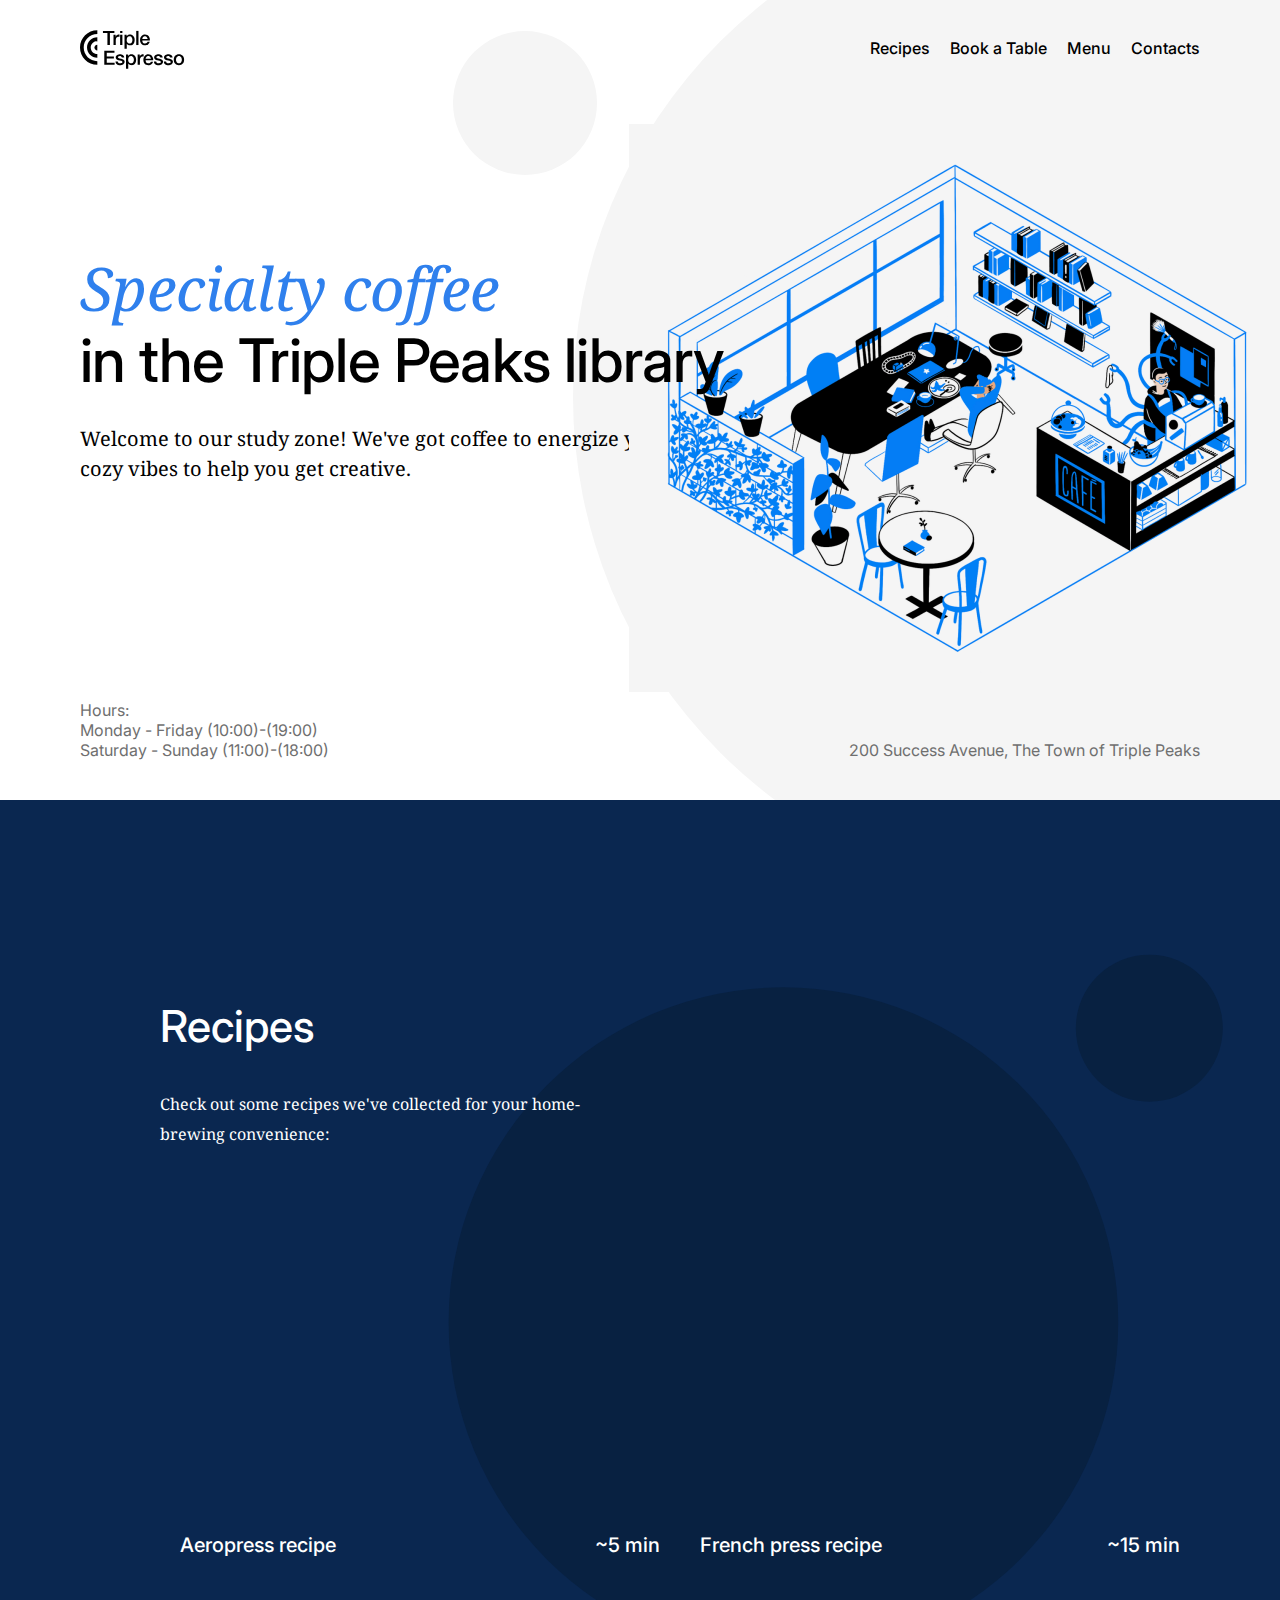
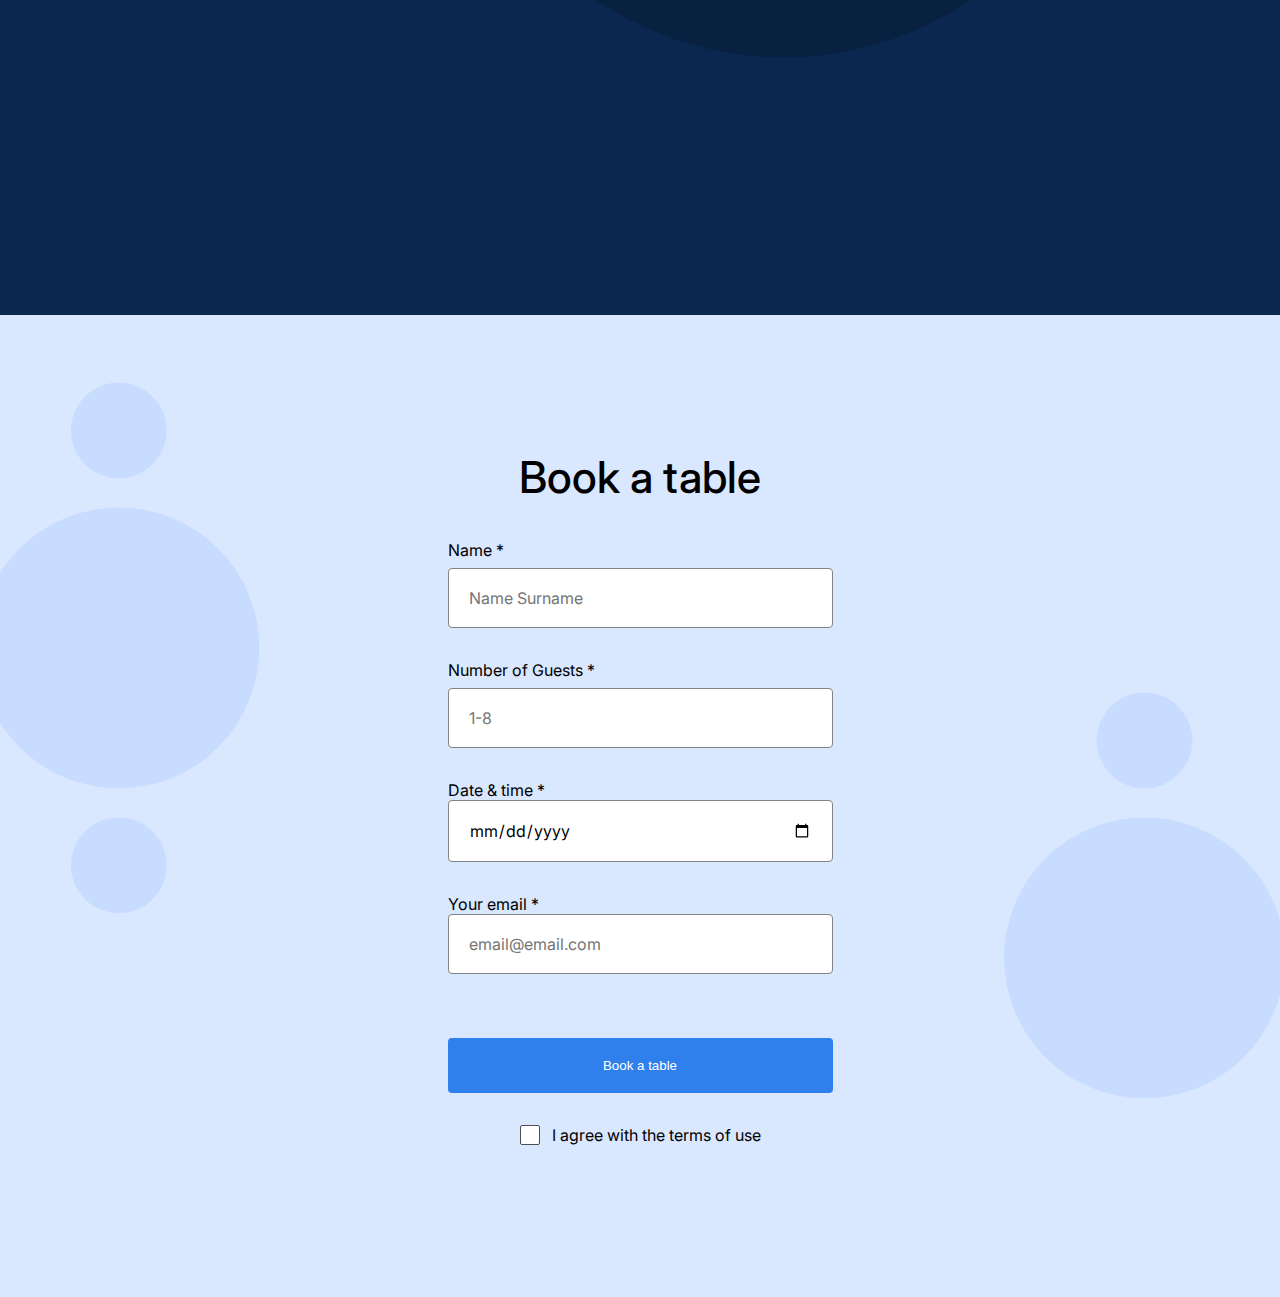
==== index.html @ 9c9d893d "1 error fixed" ====
<!DOCTYPE html>
<html lang="en">
  <head>
    <meta charset="UTF-8" />
    <meta name="viewport" content="width=device-width, initial-scale=1.0" />
    <meta name="description" content=" Coffee Shop " />
    <meta name="author" content="Software Engineer Nicolas Cabrera" />
    <meta name="keywords" content="html, CSS" />

    <title>Coffee Shop</title>
    <link rel="shortcut icon" href="/icon/favicon.ico" />
    <link rel="stylesheet" href="./vendor/normalize.css" />
    <link rel="stylesheet" href="./pages/index.css" />
    <link rel="preconnect" href="https://fonts.googleapis.com" />
    <link rel="preconnect" href="https://fonts.gstatic.com" crossorigin />
    <link
      href="https://fonts.googleapis.com/css2?family=Inter:wght@400;500;700&display=swap"
      rel="stylesheet"
    />
    <link
      href="https://fonts.googleapis.com/css2?family=Noto+Serif:ital@0;1&display=swap"
      rel="stylesheet"
    />
  </head>
  <body>
    <div class="page">
      <header class="header">
        <nav class="nav">
          <img
            src="../images/logo_coffeeshop_dark.svg"
            alt="triple espresso"
            class="logo"
          />
          <ul class="nav__links">
            <li><a href="#recipes" class="nav__link">Recipes</a></li>
            <li><a href="#reservation" class="nav__link">Book a Table</a></li>
            <li><a href="#menu" class="nav__link">Menu</a></li>
            <li><a href="#contacts" class="nav__link">Contacts</a></li>
          </ul>
        </nav>
        <h1 class="header__title">
          <span class="header__span-accent">Specialty coffee</span>in the Triple
          Peaks library
        </h1>

        <p class="header__description">
          Welcome to our study zone! We've got coffee to energize you and the
          cozy vibes to help you get creative.
        </p>
        <img
          src="../images/inside_coffee_shop.png"
          alt="inside_coffee_shop"
          class="header__image"
        />
        <div class="header__footer">
          <div class="header__hours">
            <p class="header__paragraph">Hours:</p>
            <p class="header__paragraph">Monday - Friday (10:00)-(19:00)</p>
            <p class="header__paragraph">Saturday - Sunday (11:00)-(18:00)</p>
          </div>
          <p class="header__paragraph">
            200 Success Avenue, The Town of Triple Peaks
          </p>
        </div>
      </header>
      <main class="content">
        <section class="recipes" id="recipes">
          <h2 class="recipes__title">Recipes</h2>
          <p class="recipes__subtitle">
            Check out some recipes we've collected for your home-brewing
            convenience:
          </p>

          <div class="recipes__videos">
            <div class="recipes__videos-item">
              <iframe
                src="https://www.youtube.com/embed/j6VlT_jUVPc"
                class="recipes__iframe"
                title="YouTube video player"
                allow="accelerometer; autoplay; clipboard-write; encrypted-media; gyroscope; picture-in-picture; web-share"
                allowfullscreen
              ></iframe>
              <p class="recipes__video-caption">
                <span>Aeropress recipe</span><span>~5 min</span>
              </p>
            </div>
            <div class="recipes__videos-item">
              <iframe
                src="https://www.youtube.com/embed/st571DYYTR8"
                class="recipes__iframe"
                title="YouTube video player"
                allow="accelerometer; autoplay; clipboard-write; encrypted-media; gyroscope; picture-in-picture; web-share"
                allowfullscreen
              ></iframe>
              <p class="recipes__video-caption">
                <span>French press recipe</span><span>~15 min</span>
              </p>
            </div>
          </div>
        </section>
        <section class="reservation" id="reservation">
          <h2 class="reservation__title">Book a table</h2>
          <form class="reservation__form form">
            <fieldset class="form__fieldset">
              <label for="name" class="form__label"
                >Name *
                <input
                  type="text"
                  required
                  class="form__input"
                  id="name"
                  name="Name"
                  placeholder="Name Surname"
              /></label>

              <label for="numberOfGuests" class="form__label"
                >Number of Guests *<input
                  type="number"
                  required
                  class="form__input"
                  id="numberOfGuests"
                  name="number of guests"
                  min="1"
                  max="8"
                  placeholder="1-8"
              /></label>

              <label for="datetime" class="form__label">Date & time *</label>
              <input
                type="date"
                class="form__input form__input_date"
                id="datetime"
                name="datetime"
              />
              <label for="email" class="form__label">Your email *</label>
              <input
                type="email"
                class="form__input"
                id="email"
                name="email"
                placeholder="email@email.com"
              />
            </fieldset>
            <fieldset class="form__fieldset">
              <button type="submit" class="form__button">Book a table</button>
            </fieldset>
            <fieldset class="form__fieldset">
              <label for="terms" class="form__label form__label-checkbox">
                <input
                  type="checkbox"
                  class="form__checkbox"
                  name="terms"
                  id="terms"
                />I agree with the terms of use</label
              >
            </fieldset>
          </form>
        </section>

        <section class="menu" id="menu"></section>
        <section class="about" id="contacts"></section>
      </main>

      <footer class="footer"></footer>
    </div>
  </body>
</html>
---- pages/index.css ----
body {
  margin: 0;
}

.page {
  min-width: 1100px;
  max-width: 1600px;
  font-size: 16px;
  line-height: 20px;
  margin: 0 auto;
  font-family: "Inter", "Arial", sans-serif;
}

.header {
  display: flex;
  flex-direction: column;
  height: 100vh;
  min-height: 720px;
  max-height: 800px;
  padding: 30px 80px 40px;
  position: relative;
  box-sizing: border-box;
  background-image: url(../images/background_header.svg);
  background-size: cover;
  background-repeat: no-repeat;
  background-position: center;
  z-index: 0;
}

.header__title {
  max-width: 729px;
  font-size: 60px;
  line-height: 72px;
  font-weight: 500;
  margin: 183px 0 0;
  letter-spacing: -0.6px;
  z-index: 1;
}

.header__span-accent {
  color: #2f80ed;
  font-style: italic;
  display: block;
  font-family: "Noto Serif", "Times New Roman", serif;
  font-weight: normal;
}

.header__description {
  font-family: "Noto Serif", "Times New Roman", serif;
  max-width: 683px;
  font-size: 20px;
  line-height: 30px;
  margin: 28px 0 0;
}

.header__image {
  z-index: 0;
  position: absolute;
  top: 124px;
  right: 5px;
  width: 646px;
  height: 568px;
}

.header__footer {
  margin-top: auto;
  width: 100%;
  display: flex;
  align-items: flex-end;
  justify-content: space-between;
  box-sizing: border-box;
  color: #6f6f6f;
  z-index: 1;
}
.header__paragraph {
  margin: 0;
}

.logo {
  position: relative;
  width: 105px;
  height: 39px;
}

.nav {
  display: flex;
  justify-content: space-between;
}
.nav__links {
  margin: 8px 0 0;
  display: flex;
  column-gap: 20px;
  padding-left: 0;
  list-style: none;
}

.nav__link {
  color: #000000;
  text-decoration: none;
  font-family: "Inter";
  font-style: normal;
  font-weight: 500;
  font-size: 16px;
  line-height: 20px;
}

.recipes {
  padding: 100px 0 120px 80px;
  box-sizing: border-box;
  background-color: #0a2750;
  background-image: url(../images/background_recipes.svg);
  background-size: cover;
}

.recipes__title {
  color: #ffffff;
  font-family: "Inter";
  font-style: normal;
  font-weight: 500;
  font-size: 44px;
  line-height: 52px;
  max-width: 580px;
  padding-left: 80px;
  margin-top: 100px;
}

.recipes__subtitle {
  font-family: "Noto Serif";
  font-style: normal;
  font-weight: normal;
  line-height: 30px;
  color: #ffffff;
  max-width: 438px;
  padding-left: 80px;
  margin-top: 24px;
}

.recipes__iframe {
  width: 100%;
  height: 273px;
  border: 0;
}
.recipes__videos {
  display: flex;
  justify-content: center;
  gap: 40px;
  margin-top: 80px;
  padding-bottom: 215px;
}
.recipes__videos-item {
  width: 480px;
}

.recipes__video-caption {
  display: flex;
  justify-content: space-between;
  font-family: "Inter";
  font-style: normal;
  font-weight: 500;
  font-size: 20px;
  line-height: 30px;
  color: #ffffff;
  margin-top: 24px;
}

.reservation {
  padding: 100px 80px 120px;
  box-sizing: border-box;
  background-color: #d9e7ff;
  background-image: url(../images/background_reservation.svg);
  background-size: cover;
  background-repeat: no-repeat;
  background-position: center;
  /* display: flex;
  flex-direction: column; */
}
.reservation__title {
  text-align: center;
  font-family: Inter;
  font-style: normal;
  font-weight: 500;
  font-size: 44px;
  line-height: 52px;
}

.reservation__form {
  margin: 0 auto;
}

.form {
  max-width: 385px;
  box-sizing: border-box;
}

.form__input {
  max-width: 385px;
  width: 100%;
  box-sizing: border-box;
  font: inherit;
  border-radius: 4px;
  background-color: #ffffff;
  padding: 19px 20px;
  border: 1px solid #838383;
  margin-bottom: 32px;
}

.form__checkbox {
  appearance: none;
  background-color: #fff;
  margin: 0;
  padding: 0;
  width: 20px;
  height: 20px;
  border: 1px solid #4f4f4f;
  border-radius: 2px;
  color: #2b303a;
}

.form__fieldset {
  margin: 0 0 32px;
  width: 100%;
  box-sizing: border-box;
  padding: 0;
  border: none;
}
.form__label {
  display: flex;
  flex-direction: column;
  align-items: flex-start;
  row-gap: 8px;
}
.form__label-checkbox {
  flex-direction: row;
  align-items: center;
  justify-content: center;
  column-gap: 12px;
}
.form__button {
  box-sizing: border-box;
  border: none;
  margin: 0;
  padding: 20px 30px;
  color: #ffffff;
  cursor: pointer;
}

.form__button[type="submit"] {
  background-color: #2f80ed;
  border-radius: 4px;
  width: 100%;
}
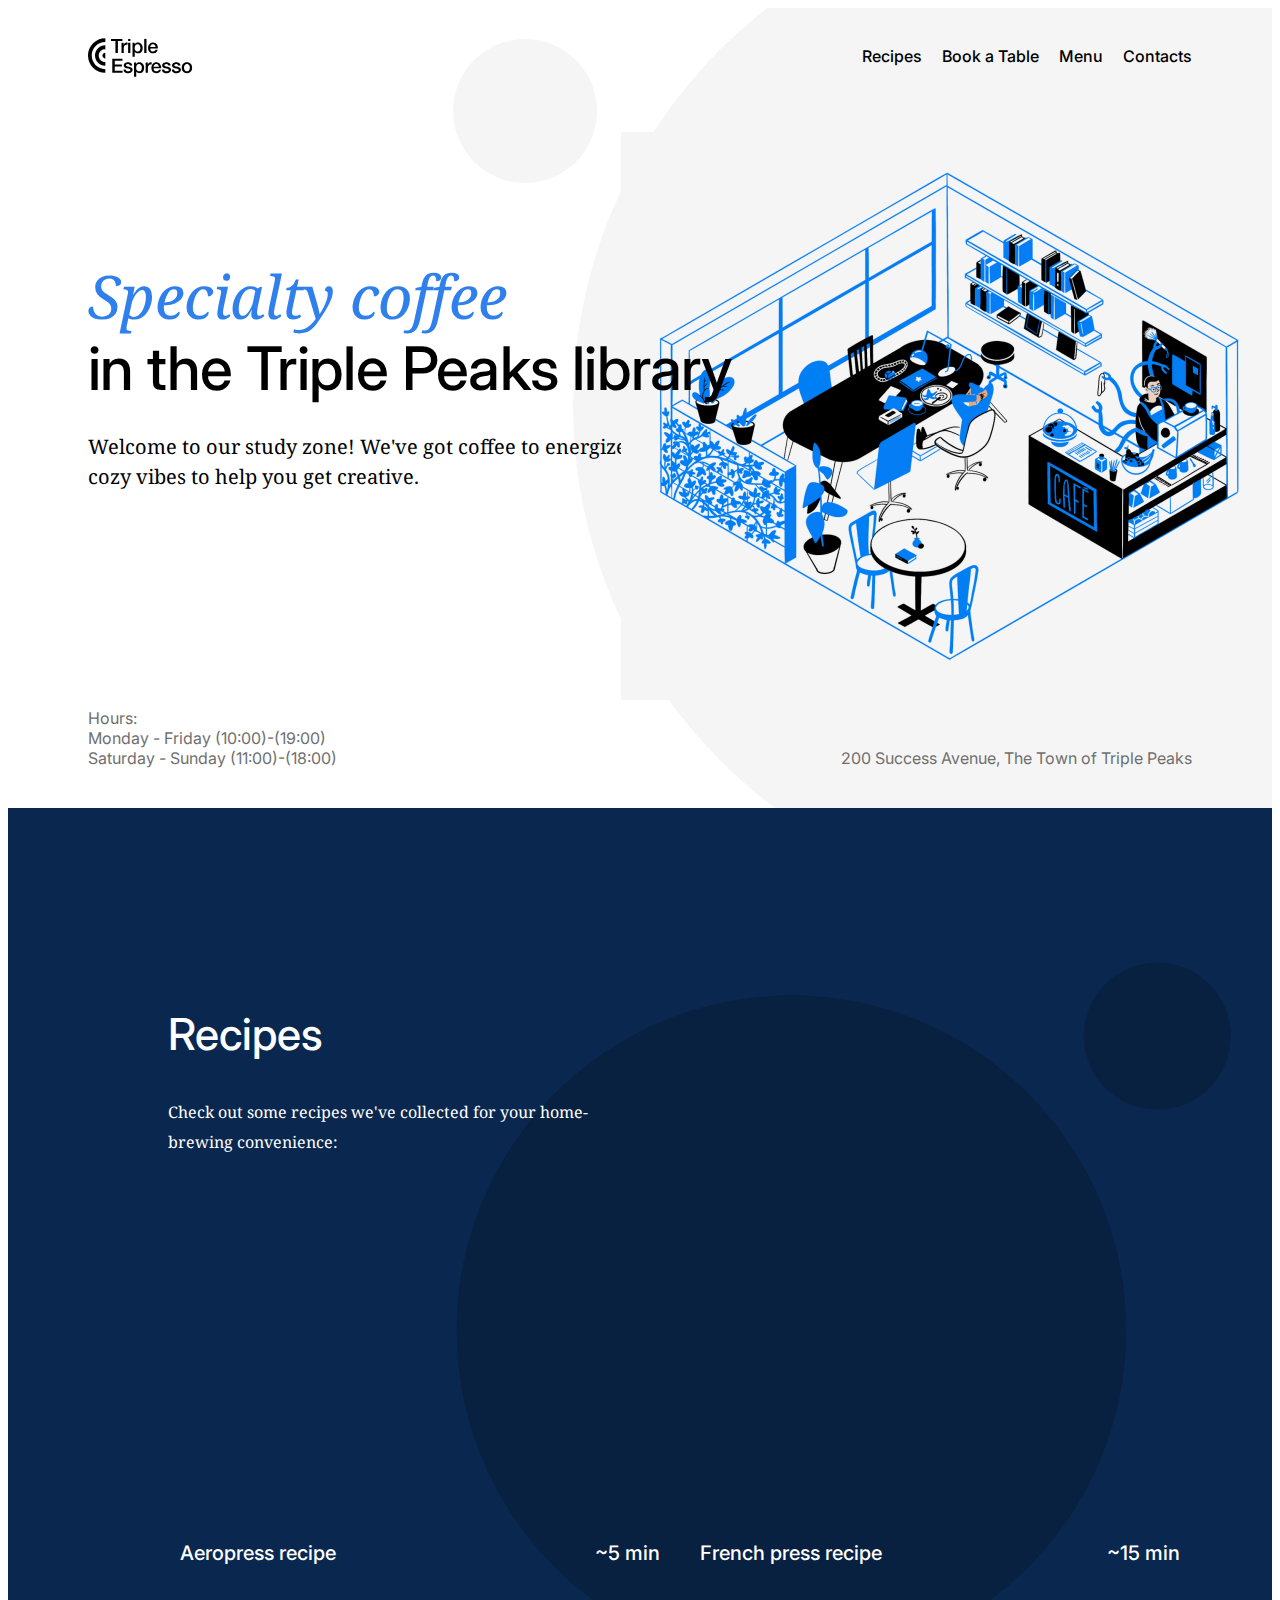
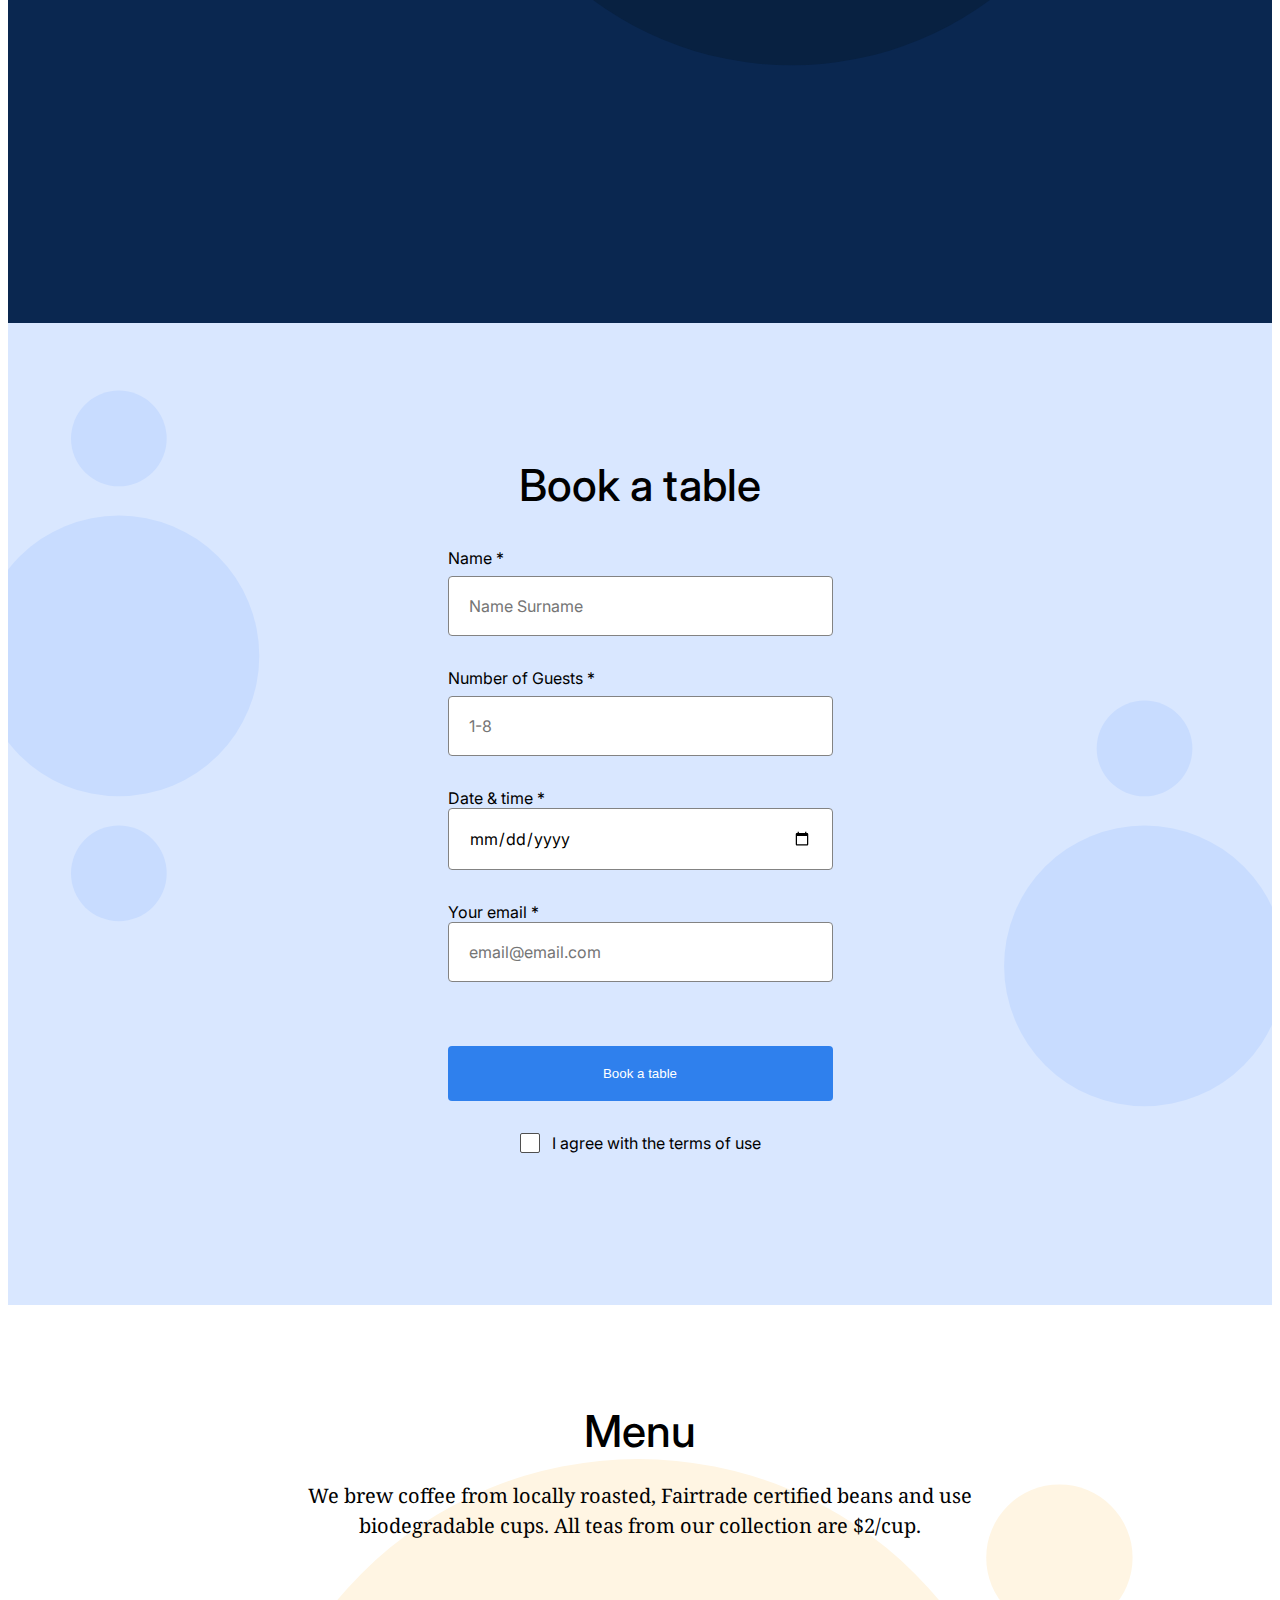
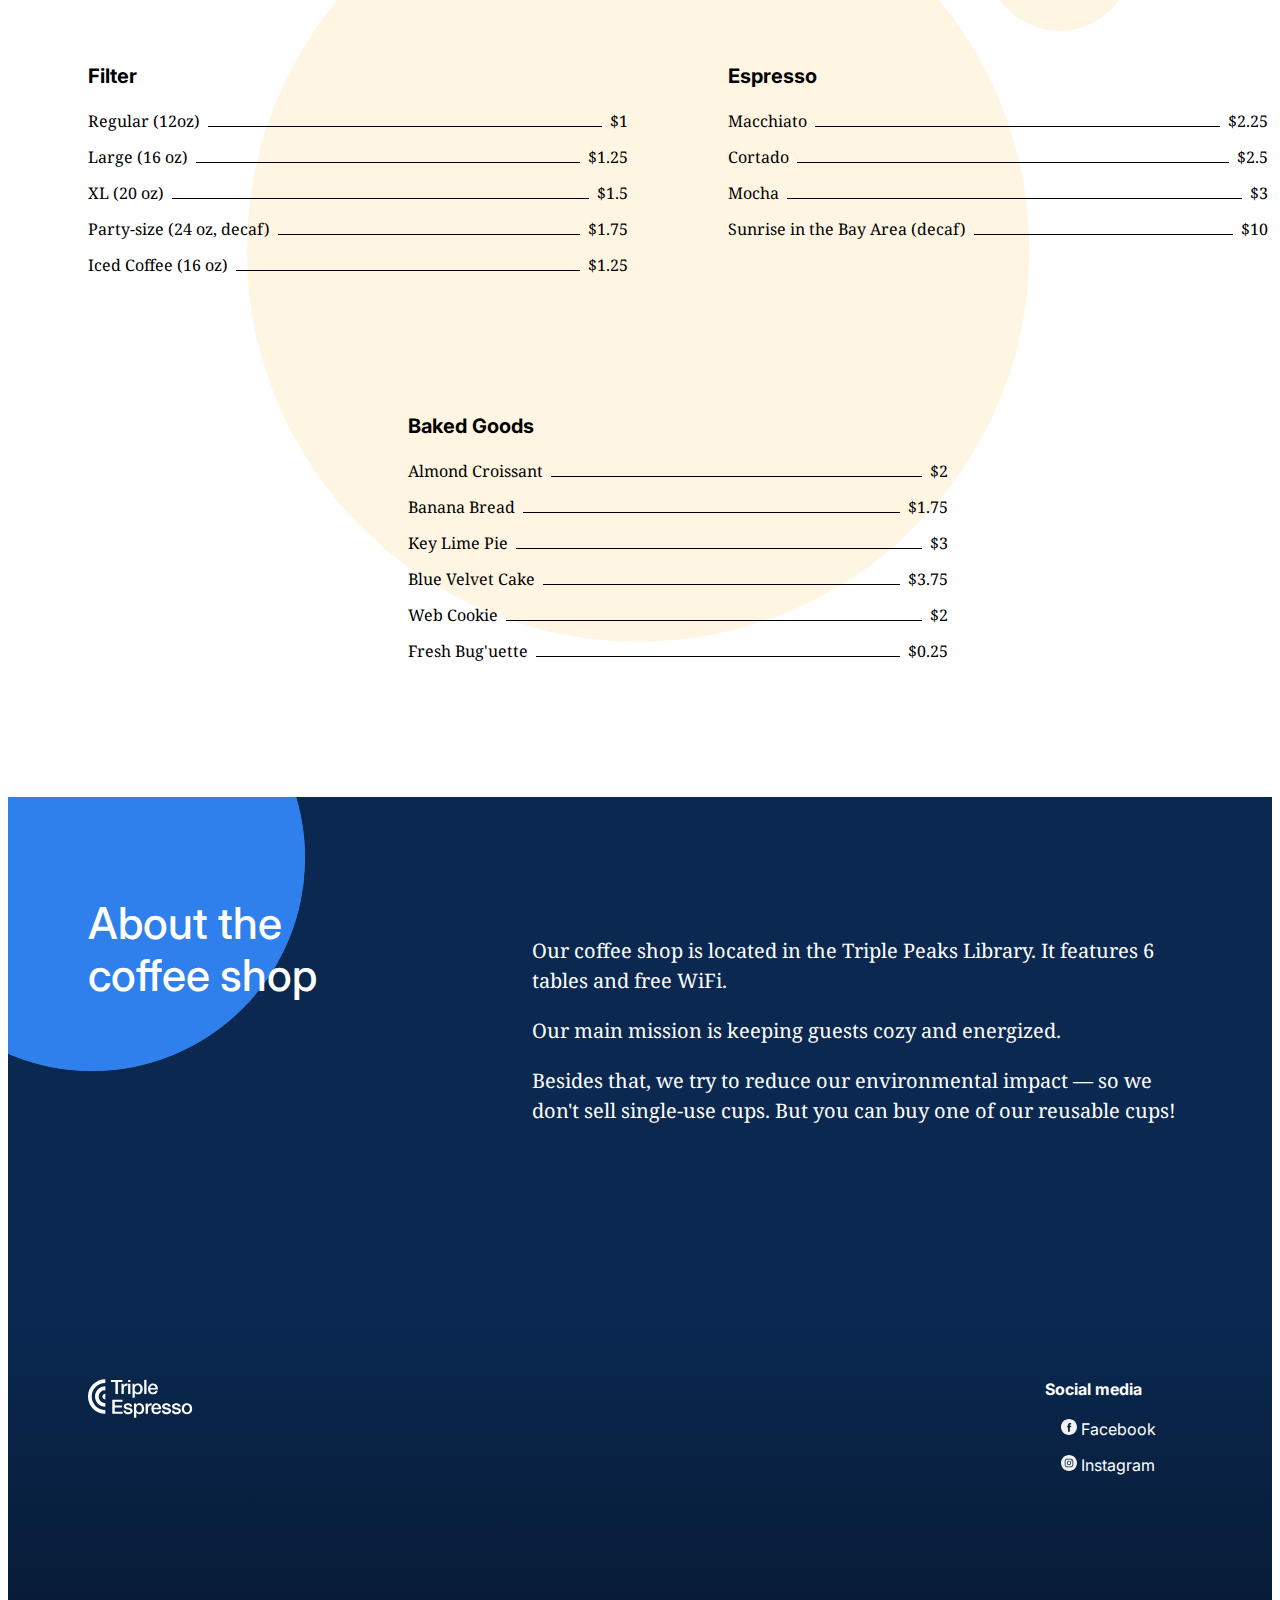
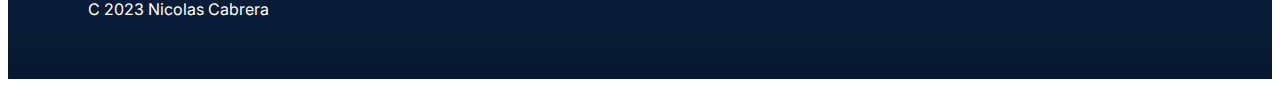
==== commit 32413134: "Finished project" ====
--- a/index.html
+++ b/index.html
@@ -157,11 +157,144 @@
           </form>
         </section>
 
-        <section class="menu" id="menu"></section>
-        <section class="about" id="contacts"></section>
+        <section class="menu" id="menu">
+          <h3 class="menu__title">Menu</h3>
+          <p class="menu__subtitle">
+            We brew coffee from locally roasted, Fairtrade certified beans and
+            use biodegradable cups. All teas from our collection are $2/cup.
+          </p>
+
+          <div class="menu__cards">
+            <div class="card">
+              <h3 class="card__title">Filter</h3>
+              <ul class="card__content">
+                <li class="card__list-item">
+                  Regular (12oz) <span class="card__list-divider"></span> $1
+                </li>
+                <li class="card__list-item">
+                  Large (16 oz)<span class="card__list-divider"></span> $1.25
+                </li>
+                <li class="card__list-item">
+                  XL (20 oz) <span class="card__list-divider"></span> $1.5
+                </li>
+                <li class="card__list-item">
+                  Party-size (24 oz, decaf)<span
+                    class="card__list-divider"
+                  ></span>
+                  $1.75
+                </li>
+                <li class="card__list-item">
+                  Iced Coffee (16 oz)
+                  <span class="card__list-divider"></span> $1.25
+                </li>
+              </ul>
+            </div>
+            <div class="card">
+              <h3 class="card__title">Espresso</h3>
+              <ul class="card__content">
+                <li class="card__list-item">
+                  Macchiato <span class="card__list-divider"></span> $2.25
+                </li>
+                <li class="card__list-item">
+                  Cortado<span class="card__list-divider"></span> $2.5
+                </li>
+                <li class="card__list-item">
+                  Mocha <span class="card__list-divider"></span> $3
+                </li>
+                <li class="card__list-item">
+                  Sunrise in the Bay Area (decaf)
+                  <span class="card__list-divider"></span> $10
+                </li>
+              </ul>
+            </div>
+            <div class="card">
+              <h3 class="card__title">Baked Goods</h3>
+              <ul class="card__content">
+                <li class="card__list-item">
+                  Almond Croissant <span class="card__list-divider"></span> $2
+                </li>
+                <li class="card__list-item">
+                  Banana Bread<span class="card__list-divider"></span> $1.75
+                </li>
+                <li class="card__list-item">
+                  Key Lime Pie <span class="card__list-divider"></span> $3
+                </li>
+                <li class="card__list-item">
+                  Blue Velvet Cake
+                  <span class="card__list-divider"></span> $3.75
+                </li>
+
+                <li class="card__list-item">
+                  Web Cookie
+                  <span class="card__list-divider"></span> $2
+                </li>
+
+                <li class="card__list-item">
+                  Fresh Bug'uette
+                  <span class="card__list-divider"></span> $0.25
+                </li>
+              </ul>
+            </div>
+          </div>
+        </section>
+        <section class="about" id="contacts">
+          <h2 class="about__title">About the coffee shop</h2>
+          <div class="about__content">
+            <p class="about__paragraph">
+              Our coffee shop is located in the Triple Peaks Library. It
+              features 6 tables and free WiFi.
+            </p>
+            <p class="about__paragraph">
+              Our main mission is keeping guests cozy and energized.
+            </p>
+            <p class="about__paragraph">
+              Besides that, we try to reduce our environmental impact — so we
+              don't sell single-use cups. But you can buy one of our reusable
+              cups!
+            </p>
+          </div>
+          <div class="about__circle"></div>
+          <div class="about__circle_animation_blurred"></div>
+        </section>
       </main>
 
-      <footer class="footer"></footer>
+      <footer class="footer">
+        <div class="footer__columns">
+          <div class="footer__column">
+            <img
+              src="./images/logo_coffeeshop_light.svg"
+              alt="triple espresso"
+              class="footer__logo"
+            />
+          </div>
+          <div class="footer__column footer__column_content">
+            <h4 class="footer__column-social-heading">Social media</h4>
+            <ul class="footer__list">
+              <li class="footer__list-item">
+                <a class="footer__column-social-link" href="#">
+                  <img
+                    alt="Facebook"
+                    src="./images/facebook_white.svg"
+                    class="footer__social-icon"
+                  />
+                  Facebook
+                </a>
+              </li>
+              <li class="footer__list-item">
+                <a class="footer__column-social-link" href="#">
+                  <img
+                    alt="Instagram"
+                    src="./images/instagram_white.svg"
+                    class="footer__social-icon"
+                  />
+                  Instagram
+                </a>
+              </li>
+            </ul>
+          </div>
+        </div>
+        <p class="footer__copyright">C 2023 Nicolas Cabrera</p>
+      </footer>
     </div>
   </body>
 </html>
--- a/pages/index.css
+++ b/pages/index.css
@@ -1,251 +1,10 @@
-body {
-  margin: 0;
-}
-
-.page {
-  min-width: 1100px;
-  max-width: 1600px;
-  font-size: 16px;
-  line-height: 20px;
-  margin: 0 auto;
-  font-family: "Inter", "Arial", sans-serif;
-}
-
-.header {
-  display: flex;
-  flex-direction: column;
-  height: 100vh;
-  min-height: 720px;
-  max-height: 800px;
-  padding: 30px 80px 40px;
-  position: relative;
-  box-sizing: border-box;
-  background-image: url(../images/background_header.svg);
-  background-size: cover;
-  background-repeat: no-repeat;
-  background-position: center;
-  z-index: 0;
-}
-
-.header__title {
-  max-width: 729px;
-  font-size: 60px;
-  line-height: 72px;
-  font-weight: 500;
-  margin: 183px 0 0;
-  letter-spacing: -0.6px;
-  z-index: 1;
-}
-
-.header__span-accent {
-  color: #2f80ed;
-  font-style: italic;
-  display: block;
-  font-family: "Noto Serif", "Times New Roman", serif;
-  font-weight: normal;
-}
-
-.header__description {
-  font-family: "Noto Serif", "Times New Roman", serif;
-  max-width: 683px;
-  font-size: 20px;
-  line-height: 30px;
-  margin: 28px 0 0;
-}
-
-.header__image {
-  z-index: 0;
-  position: absolute;
-  top: 124px;
-  right: 5px;
-  width: 646px;
-  height: 568px;
-}
-
-.header__footer {
-  margin-top: auto;
-  width: 100%;
-  display: flex;
-  align-items: flex-end;
-  justify-content: space-between;
-  box-sizing: border-box;
-  color: #6f6f6f;
-  z-index: 1;
-}
-.header__paragraph {
-  margin: 0;
-}
-
-.logo {
-  position: relative;
-  width: 105px;
-  height: 39px;
-}
-
-.nav {
-  display: flex;
-  justify-content: space-between;
-}
-.nav__links {
-  margin: 8px 0 0;
-  display: flex;
-  column-gap: 20px;
-  padding-left: 0;
-  list-style: none;
-}
-
-.nav__link {
-  color: #000000;
-  text-decoration: none;
-  font-family: "Inter";
-  font-style: normal;
-  font-weight: 500;
-  font-size: 16px;
-  line-height: 20px;
-}
-
-.recipes {
-  padding: 100px 0 120px 80px;
-  box-sizing: border-box;
-  background-color: #0a2750;
-  background-image: url(../images/background_recipes.svg);
-  background-size: cover;
-}
-
-.recipes__title {
-  color: #ffffff;
-  font-family: "Inter";
-  font-style: normal;
-  font-weight: 500;
-  font-size: 44px;
-  line-height: 52px;
-  max-width: 580px;
-  padding-left: 80px;
-  margin-top: 100px;
-}
-
-.recipes__subtitle {
-  font-family: "Noto Serif";
-  font-style: normal;
-  font-weight: normal;
-  line-height: 30px;
-  color: #ffffff;
-  max-width: 438px;
-  padding-left: 80px;
-  margin-top: 24px;
-}
-
-.recipes__iframe {
-  width: 100%;
-  height: 273px;
-  border: 0;
-}
-.recipes__videos {
-  display: flex;
-  justify-content: center;
-  gap: 40px;
-  margin-top: 80px;
-  padding-bottom: 215px;
-}
-.recipes__videos-item {
-  width: 480px;
-}
-
-.recipes__video-caption {
-  display: flex;
-  justify-content: space-between;
-  font-family: "Inter";
-  font-style: normal;
-  font-weight: 500;
-  font-size: 20px;
-  line-height: 30px;
-  color: #ffffff;
-  margin-top: 24px;
-}
-
-.reservation {
-  padding: 100px 80px 120px;
-  box-sizing: border-box;
-  background-color: #d9e7ff;
-  background-image: url(../images/background_reservation.svg);
-  background-size: cover;
-  background-repeat: no-repeat;
-  background-position: center;
-  /* display: flex;
-  flex-direction: column; */
-}
-.reservation__title {
-  text-align: center;
-  font-family: Inter;
-  font-style: normal;
-  font-weight: 500;
-  font-size: 44px;
-  line-height: 52px;
-}
-
-.reservation__form {
-  margin: 0 auto;
-}
-
-.form {
-  max-width: 385px;
-  box-sizing: border-box;
-}
-
-.form__input {
-  max-width: 385px;
-  width: 100%;
-  box-sizing: border-box;
-  font: inherit;
-  border-radius: 4px;
-  background-color: #ffffff;
-  padding: 19px 20px;
-  border: 1px solid #838383;
-  margin-bottom: 32px;
-}
-
-.form__checkbox {
-  appearance: none;
-  background-color: #fff;
-  margin: 0;
-  padding: 0;
-  width: 20px;
-  height: 20px;
-  border: 1px solid #4f4f4f;
-  border-radius: 2px;
-  color: #2b303a;
-}
-
-.form__fieldset {
-  margin: 0 0 32px;
-  width: 100%;
-  box-sizing: border-box;
-  padding: 0;
-  border: none;
-}
-.form__label {
-  display: flex;
-  flex-direction: column;
-  align-items: flex-start;
-  row-gap: 8px;
-}
-.form__label-checkbox {
-  flex-direction: row;
-  align-items: center;
-  justify-content: center;
-  column-gap: 12px;
-}
-.form__button {
-  box-sizing: border-box;
-  border: none;
-  margin: 0;
-  padding: 20px 30px;
-  color: #ffffff;
-  cursor: pointer;
-}
-
-.form__button[type="submit"] {
-  background-color: #2f80ed;
-  border-radius: 4px;
-  width: 100%;
-}
+@import url("../blocks/recipes.css");
+@import url("../blocks/page.css");
+@import url("../blocks/header.css");
+@import url("../blocks/logo.css");
+@import url("../blocks/nav.css");
+@import url("../blocks/form.css");
+@import url("../blocks/reservation.css");
+@import url("../blocks/menu.css");
+@import url("../blocks/about.css");
+@import url("../blocks/footer.css");
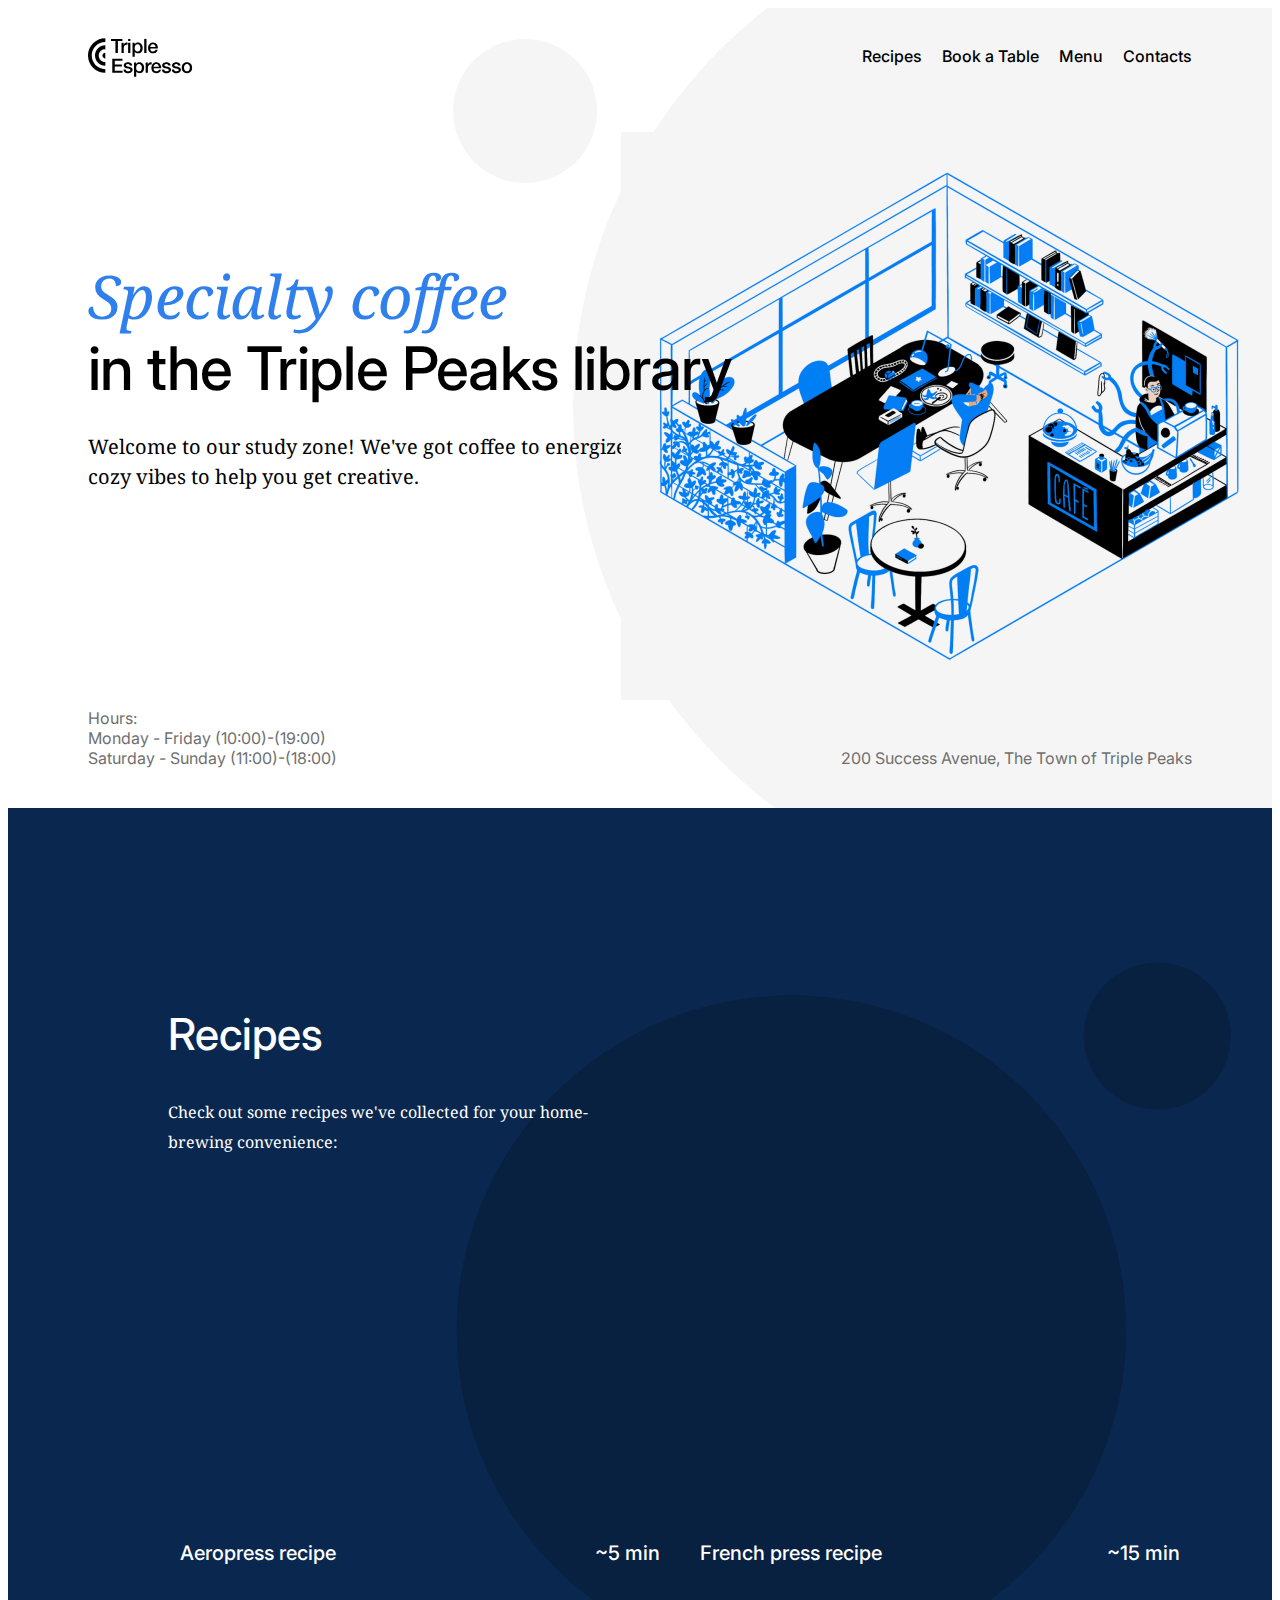
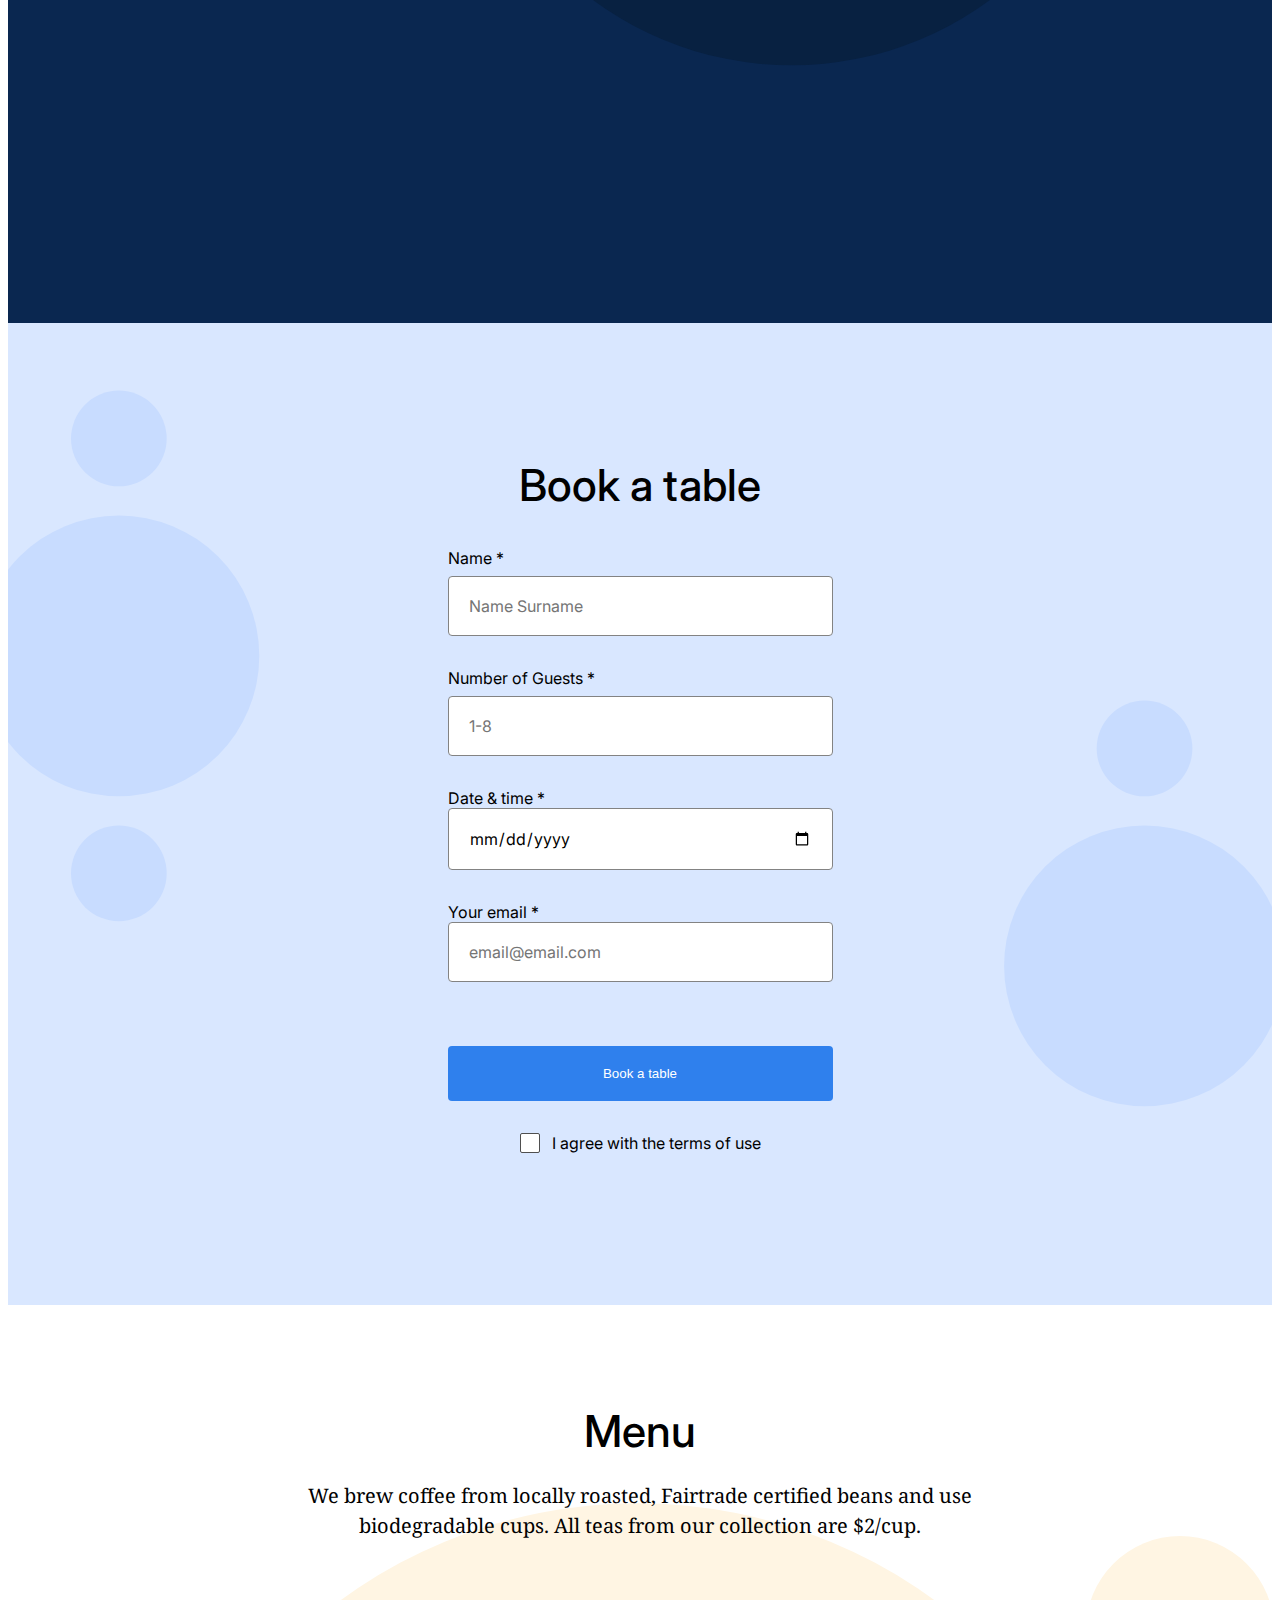
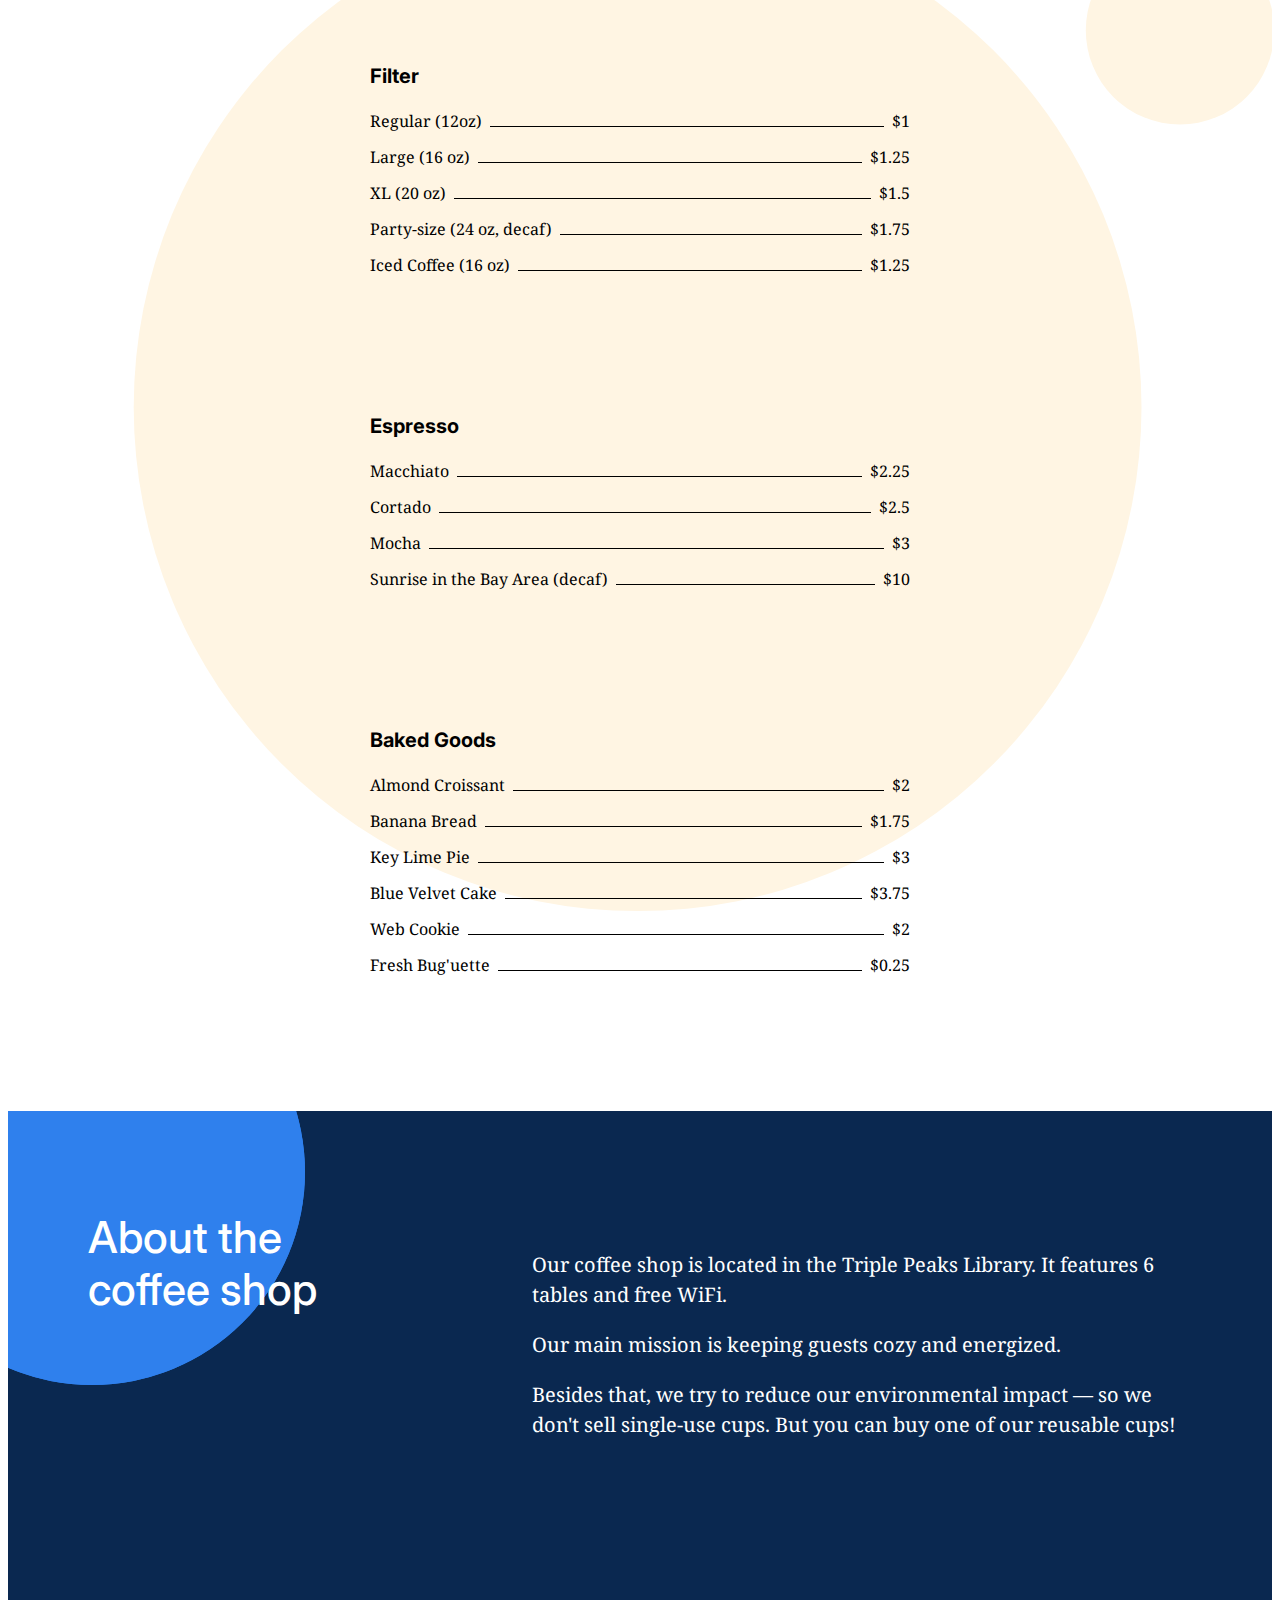
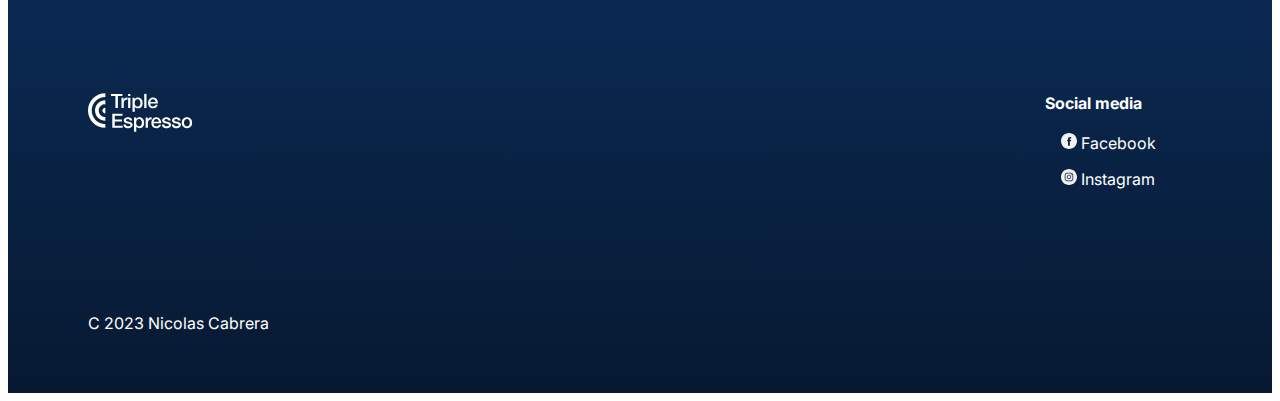
==== commit 73ae2848: "finished fixed final errors" ====
--- a/index.html
+++ b/index.html
@@ -8,7 +8,7 @@
     <meta name="keywords" content="html, CSS" />
 
     <title>Coffee Shop</title>
-    <link rel="shortcut icon" href="/icon/favicon.ico" />
+    <link rel="shortcut icon" href="./favicon.ico" />
     <link rel="stylesheet" href="./vendor/normalize.css" />
     <link rel="stylesheet" href="./pages/index.css" />
     <link rel="preconnect" href="https://fonts.googleapis.com" />
@@ -27,7 +27,7 @@
       <header class="header">
         <nav class="nav">
           <img
-            src="../images/logo_coffeeshop_dark.svg"
+            src="./images/logo_coffeeshop_dark.svg"
             alt="triple espresso"
             class="logo"
           />
@@ -48,7 +48,7 @@
           cozy vibes to help you get creative.
         </p>
         <img
-          src="../images/inside_coffee_shop.png"
+          src="./images/inside_coffee_shop.png"
           alt="inside_coffee_shop"
           class="header__image"
         />
@@ -254,7 +254,7 @@
             </p>
           </div>
           <div class="about__circle"></div>
-          <div class="about__circle_animation_blurred"></div>
+          <div class="about__circle about__circle_]animation_blurred"></div>
         </section>
       </main>
 
--- a/pages/index.css
+++ b/pages/index.css
@@ -1,3 +1,4 @@
+@import url("../vendor/normalize.css");
 @import url("../blocks/recipes.css");
 @import url("../blocks/page.css");
 @import url("../blocks/header.css");
@@ -8,3 +9,4 @@
 @import url("../blocks/menu.css");
 @import url("../blocks/about.css");
 @import url("../blocks/footer.css");
+@import url("../blocks/card.css");
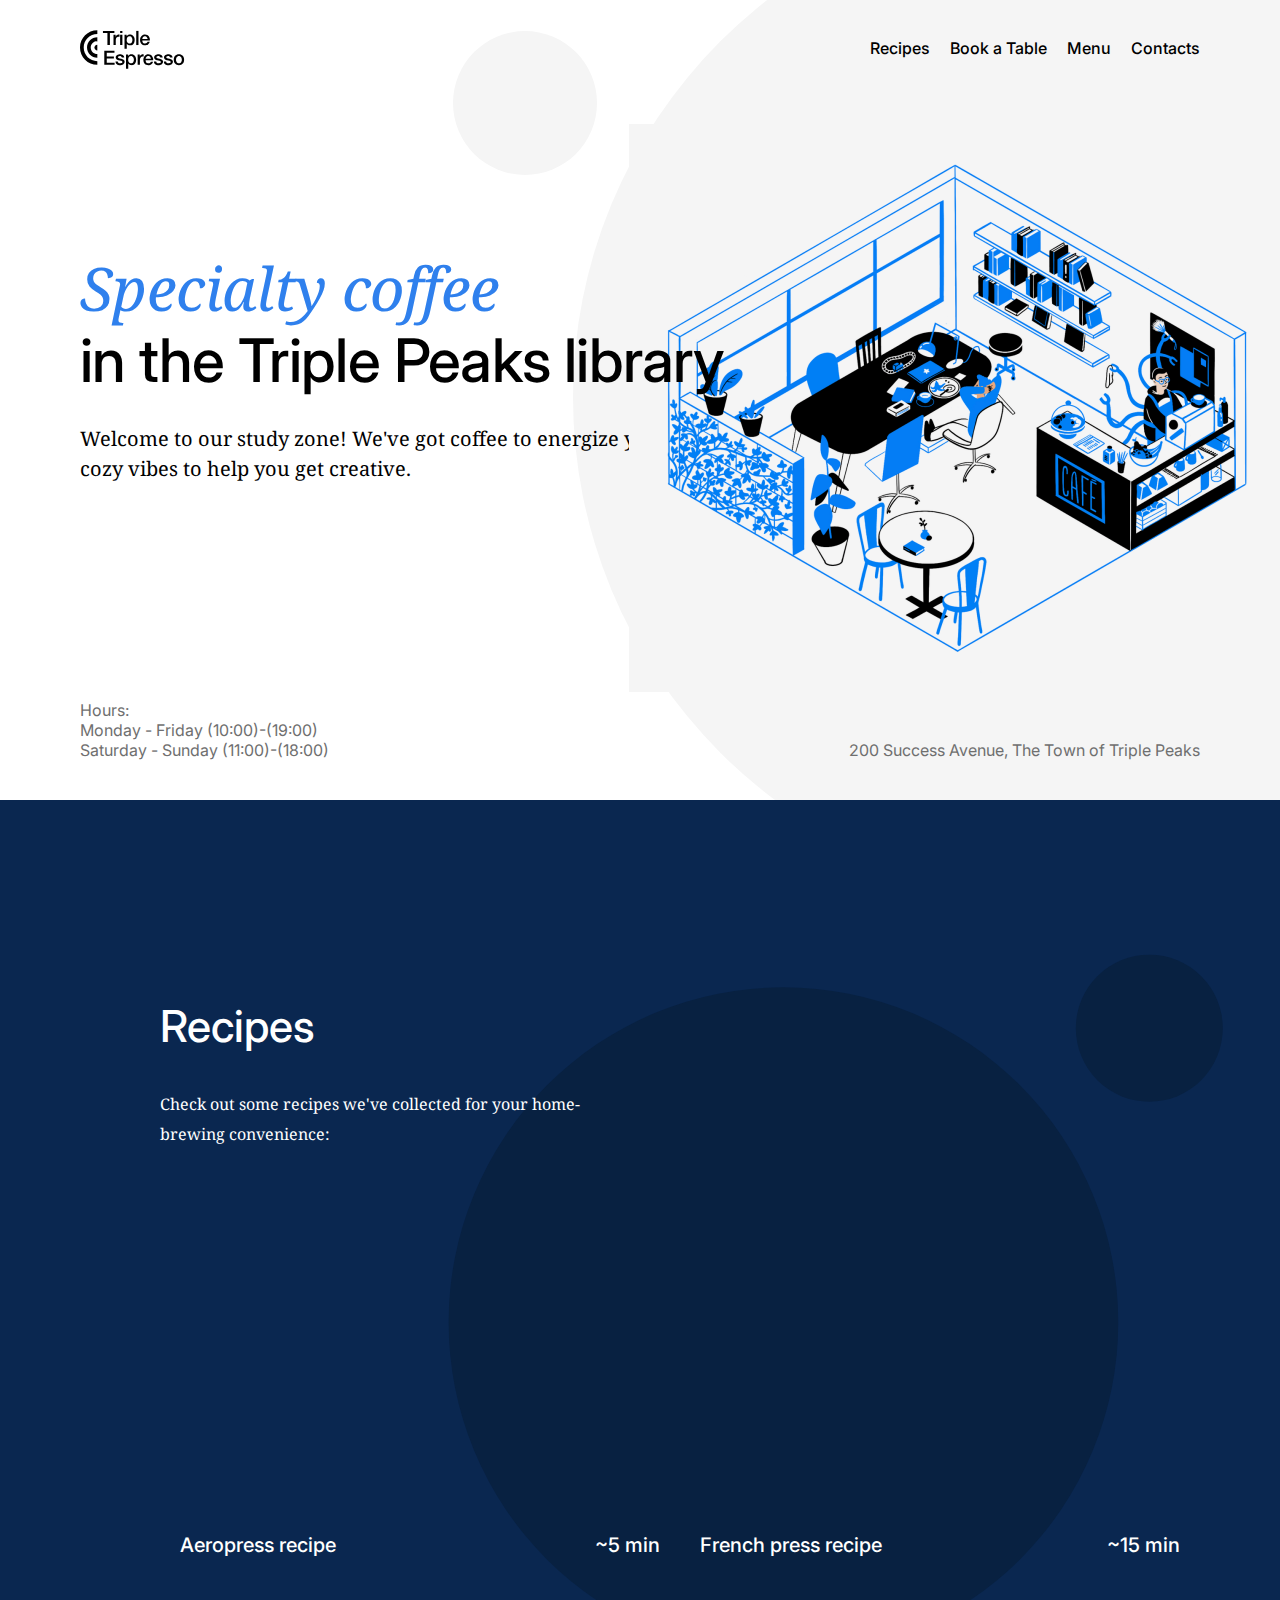
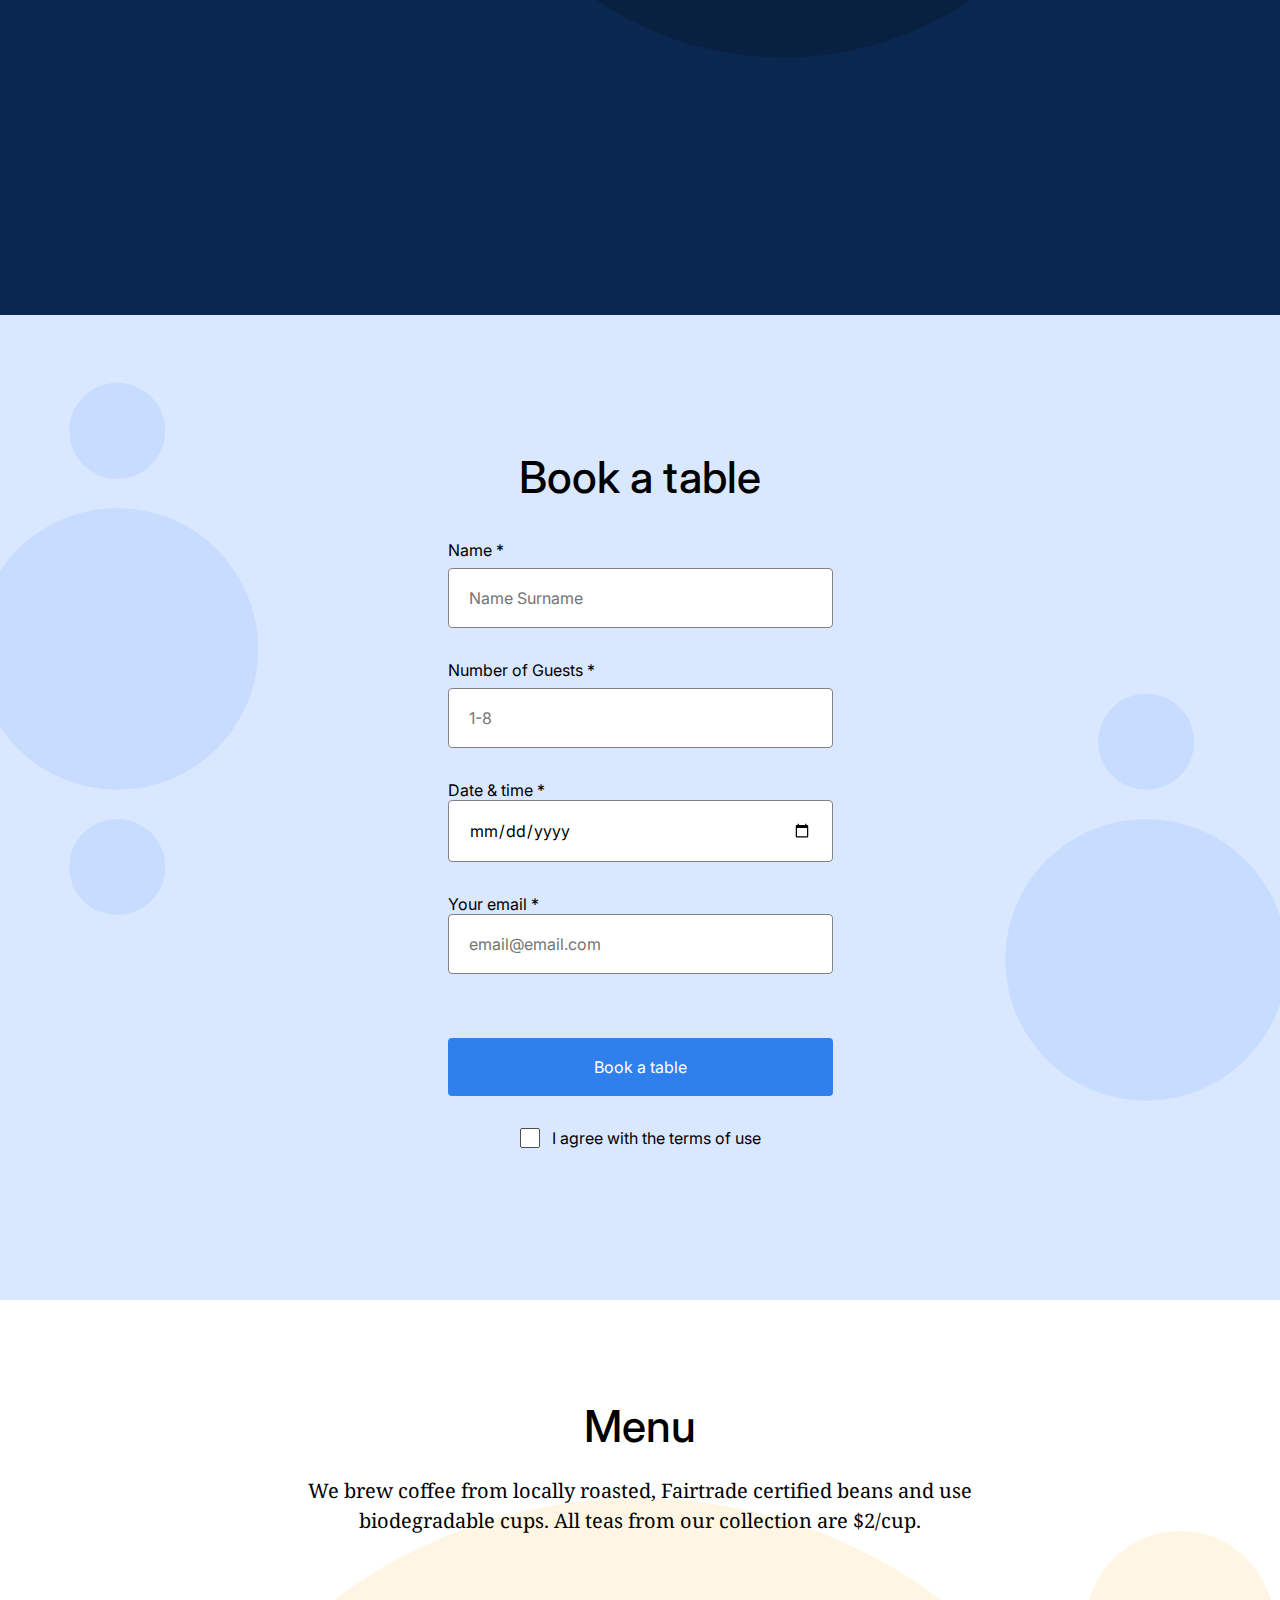
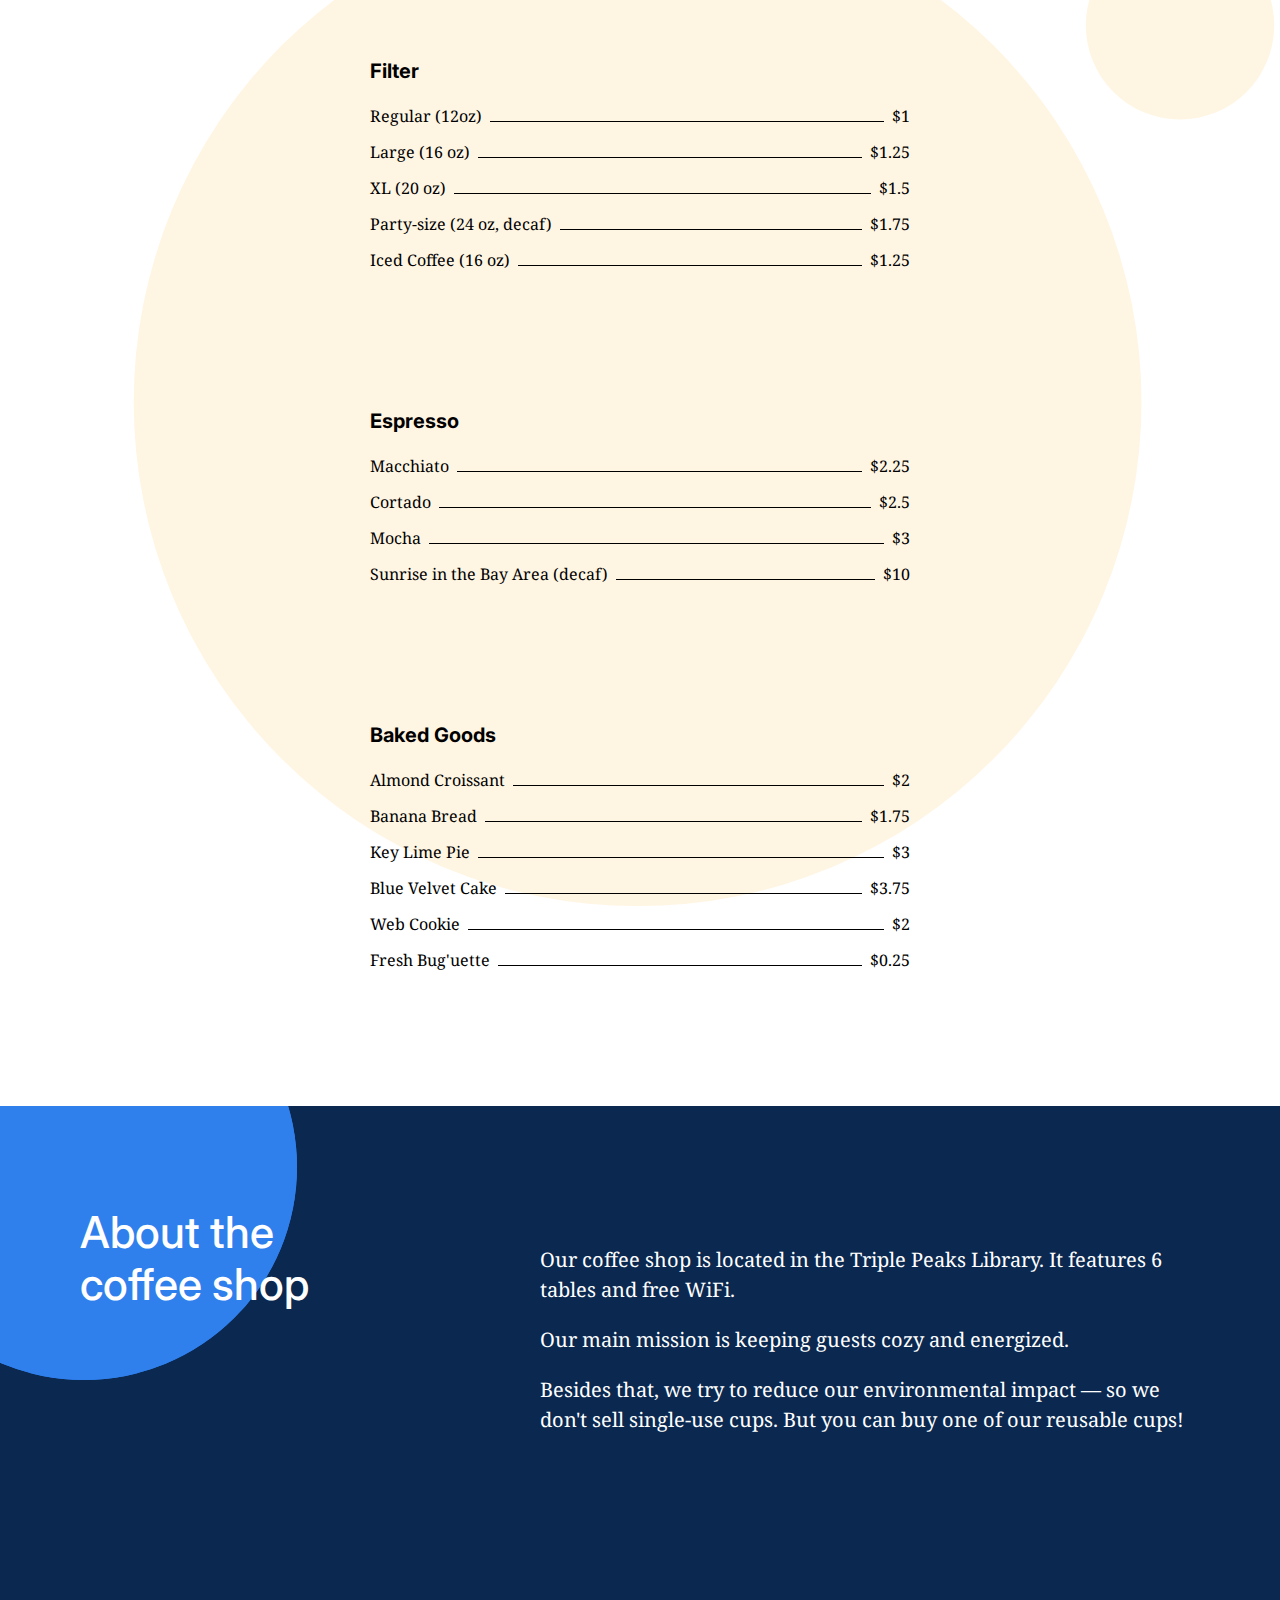
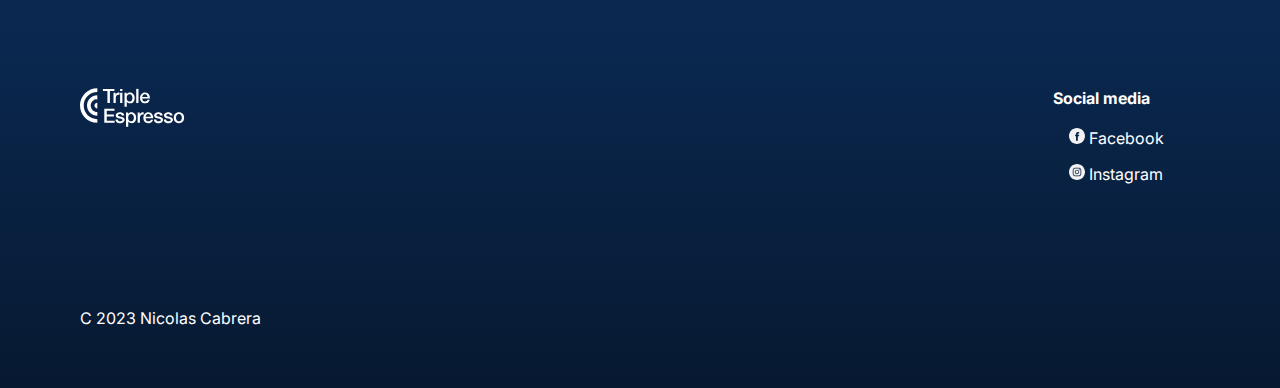
==== commit bd02fcaf: "line 257 fixed" ====
--- a/index.html
+++ b/index.html
@@ -254,7 +254,7 @@
             </p>
           </div>
           <div class="about__circle"></div>
-          <div class="about__circle about__circle_]animation_blurred"></div>
+          <div class="about__circle about__circle_animation_blurred"></div>
         </section>
       </main>
 
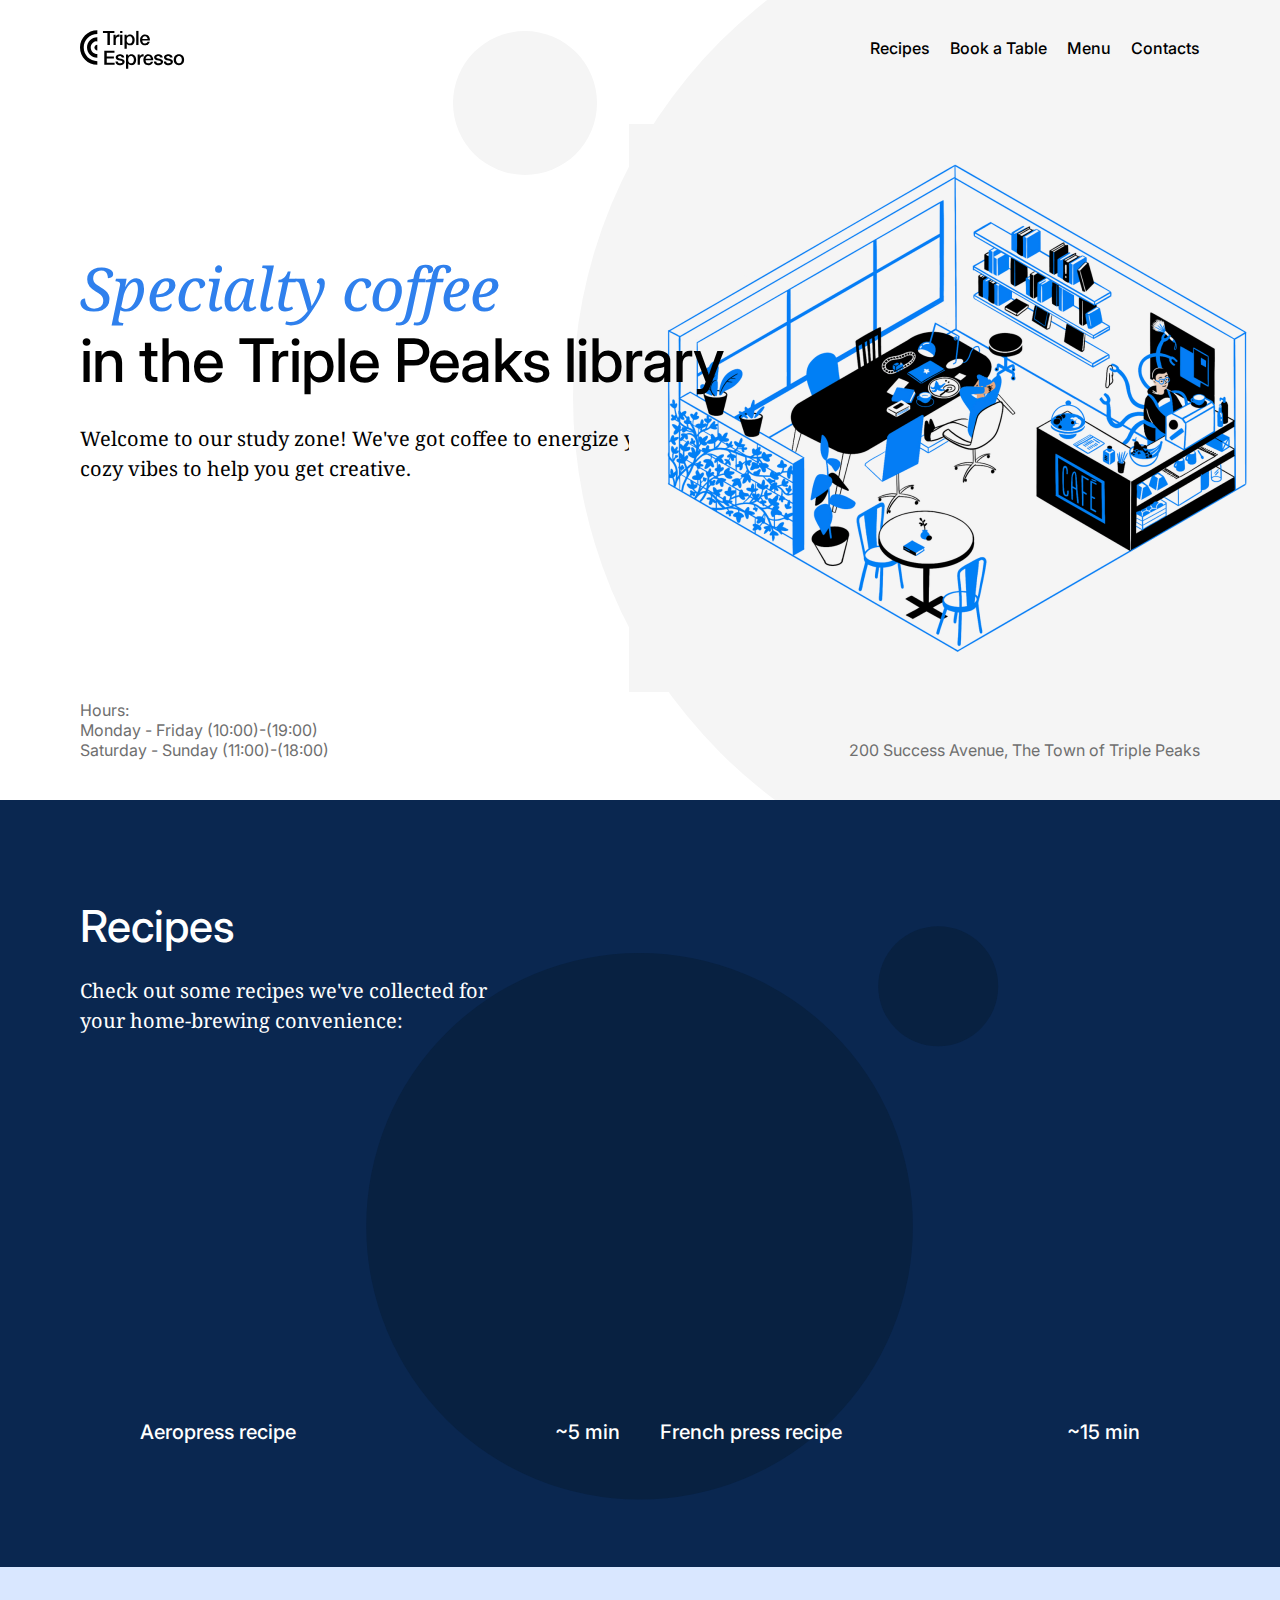
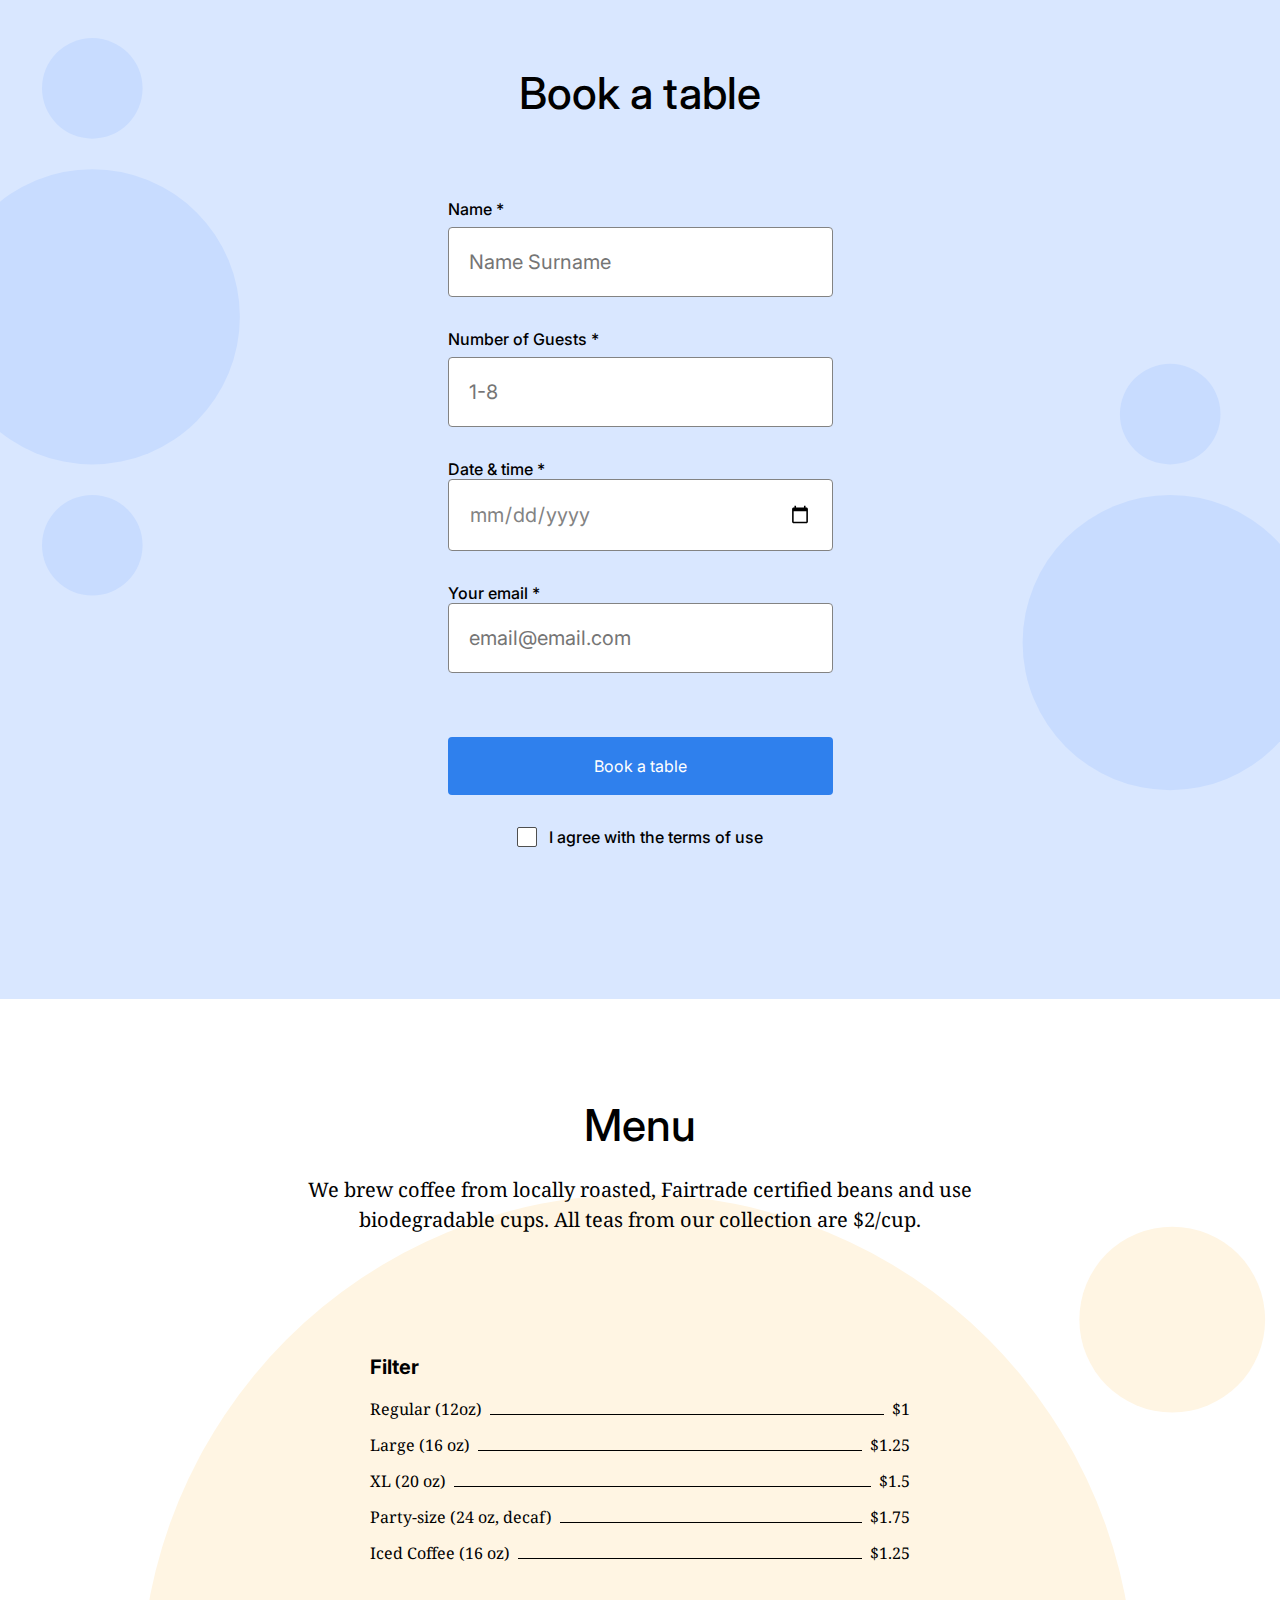
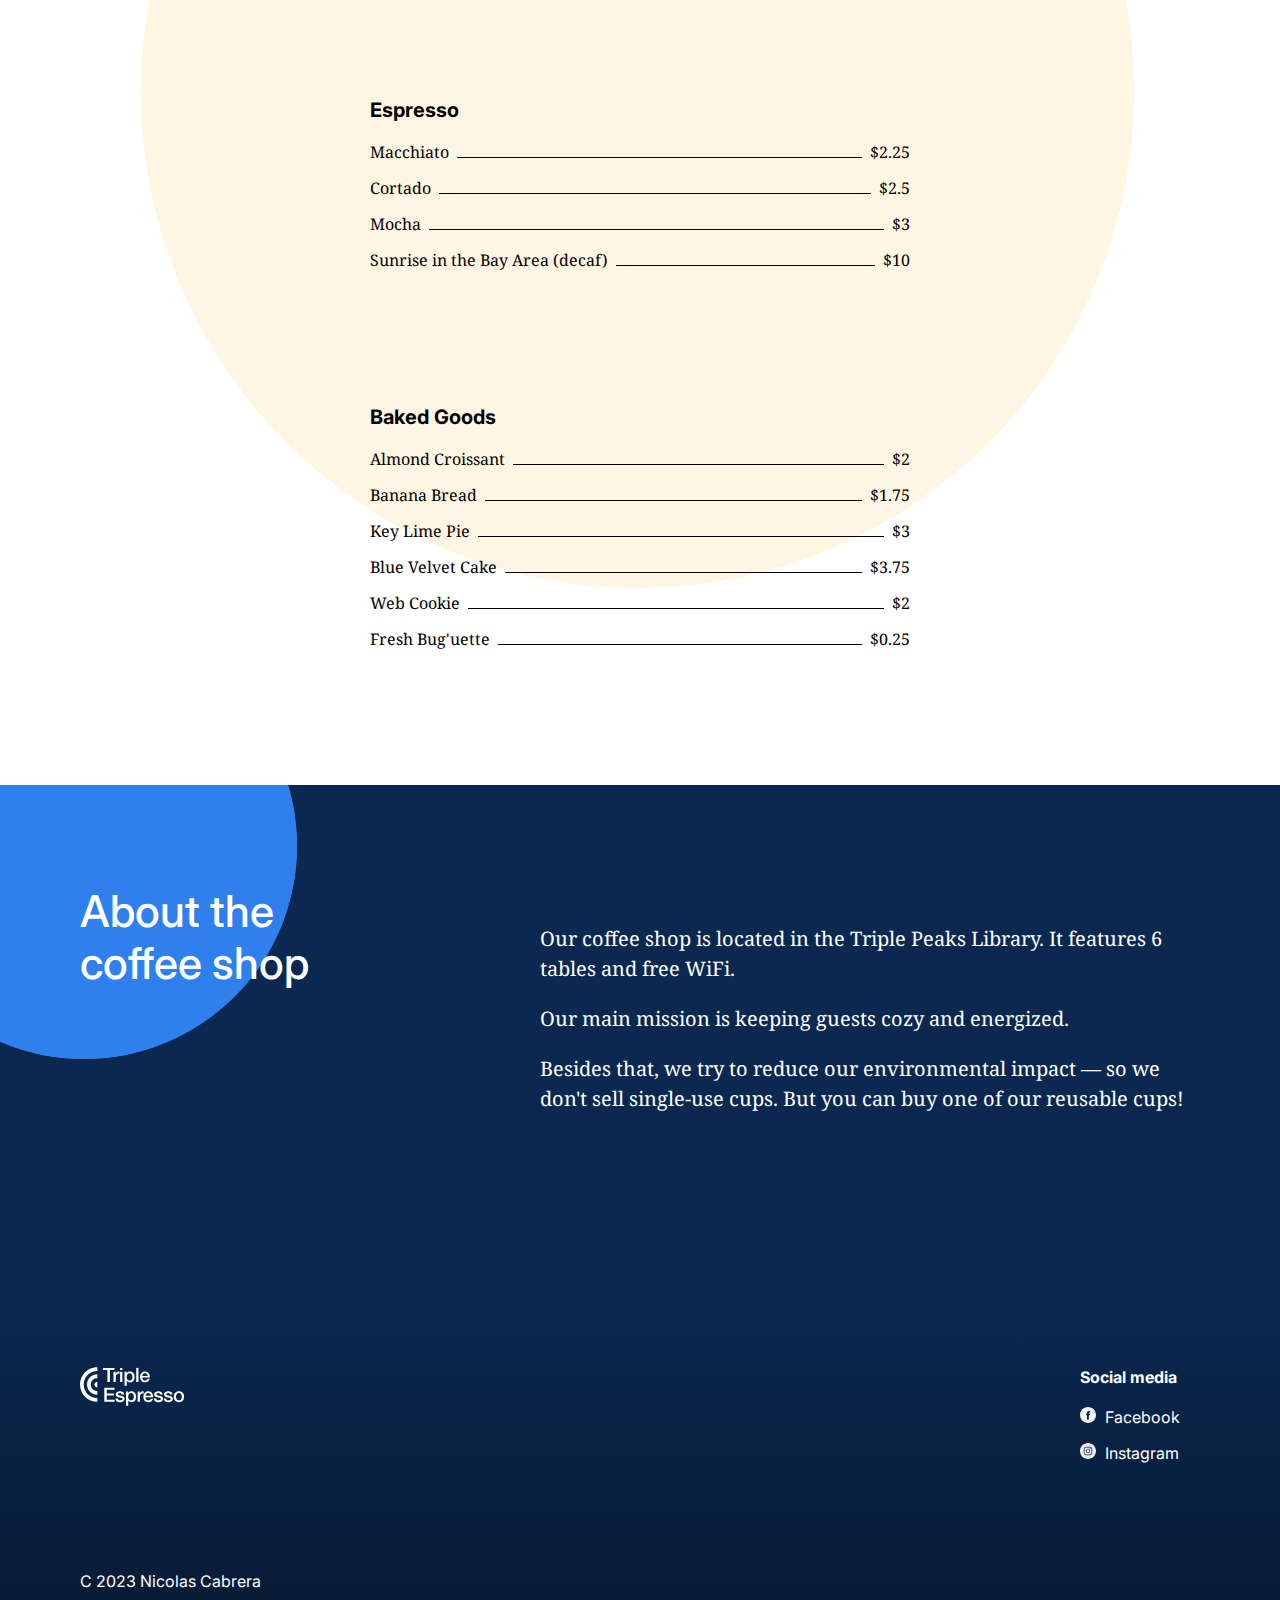
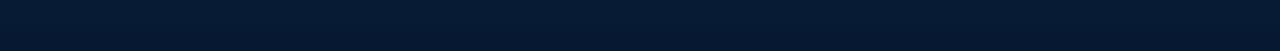
==== commit d80dc03f: "28 errors fixed" ====
--- a/index.html
+++ b/index.html
@@ -9,7 +9,6 @@
 
     <title>Coffee Shop</title>
     <link rel="shortcut icon" href="./favicon.ico" />
-    <link rel="stylesheet" href="./vendor/normalize.css" />
     <link rel="stylesheet" href="./pages/index.css" />
     <link rel="preconnect" href="https://fonts.googleapis.com" />
     <link rel="preconnect" href="https://fonts.gstatic.com" crossorigin />
@@ -142,7 +141,9 @@
               />
             </fieldset>
             <fieldset class="form__fieldset">
-              <button type="submit" class="form__button">Book a table</button>
+              <button type="submit" class="form__button-submit">
+                Book a table
+              </button>
             </fieldset>
             <fieldset class="form__fieldset">
               <label for="terms" class="form__label form__label-checkbox">
@@ -158,7 +159,7 @@
         </section>
 
         <section class="menu" id="menu">
-          <h3 class="menu__title">Menu</h3>
+          <h1 class="menu__title">Menu</h1>
           <p class="menu__subtitle">
             We brew coffee from locally roasted, Fairtrade certified beans and
             use biodegradable cups. All teas from our collection are $2/cup.
@@ -166,7 +167,7 @@
 
           <div class="menu__cards">
             <div class="card">
-              <h3 class="card__title">Filter</h3>
+              <h2 class="card__title">Filter</h2>
               <ul class="card__content">
                 <li class="card__list-item">
                   Regular (12oz) <span class="card__list-divider"></span> $1
@@ -190,7 +191,7 @@
               </ul>
             </div>
             <div class="card">
-              <h3 class="card__title">Espresso</h3>
+              <h2 class="card__title">Espresso</h2>
               <ul class="card__content">
                 <li class="card__list-item">
                   Macchiato <span class="card__list-divider"></span> $2.25
@@ -208,7 +209,7 @@
               </ul>
             </div>
             <div class="card">
-              <h3 class="card__title">Baked Goods</h3>
+              <h2 class="card__title">Baked Goods</h2>
               <ul class="card__content">
                 <li class="card__list-item">
                   Almond Croissant <span class="card__list-divider"></span> $2
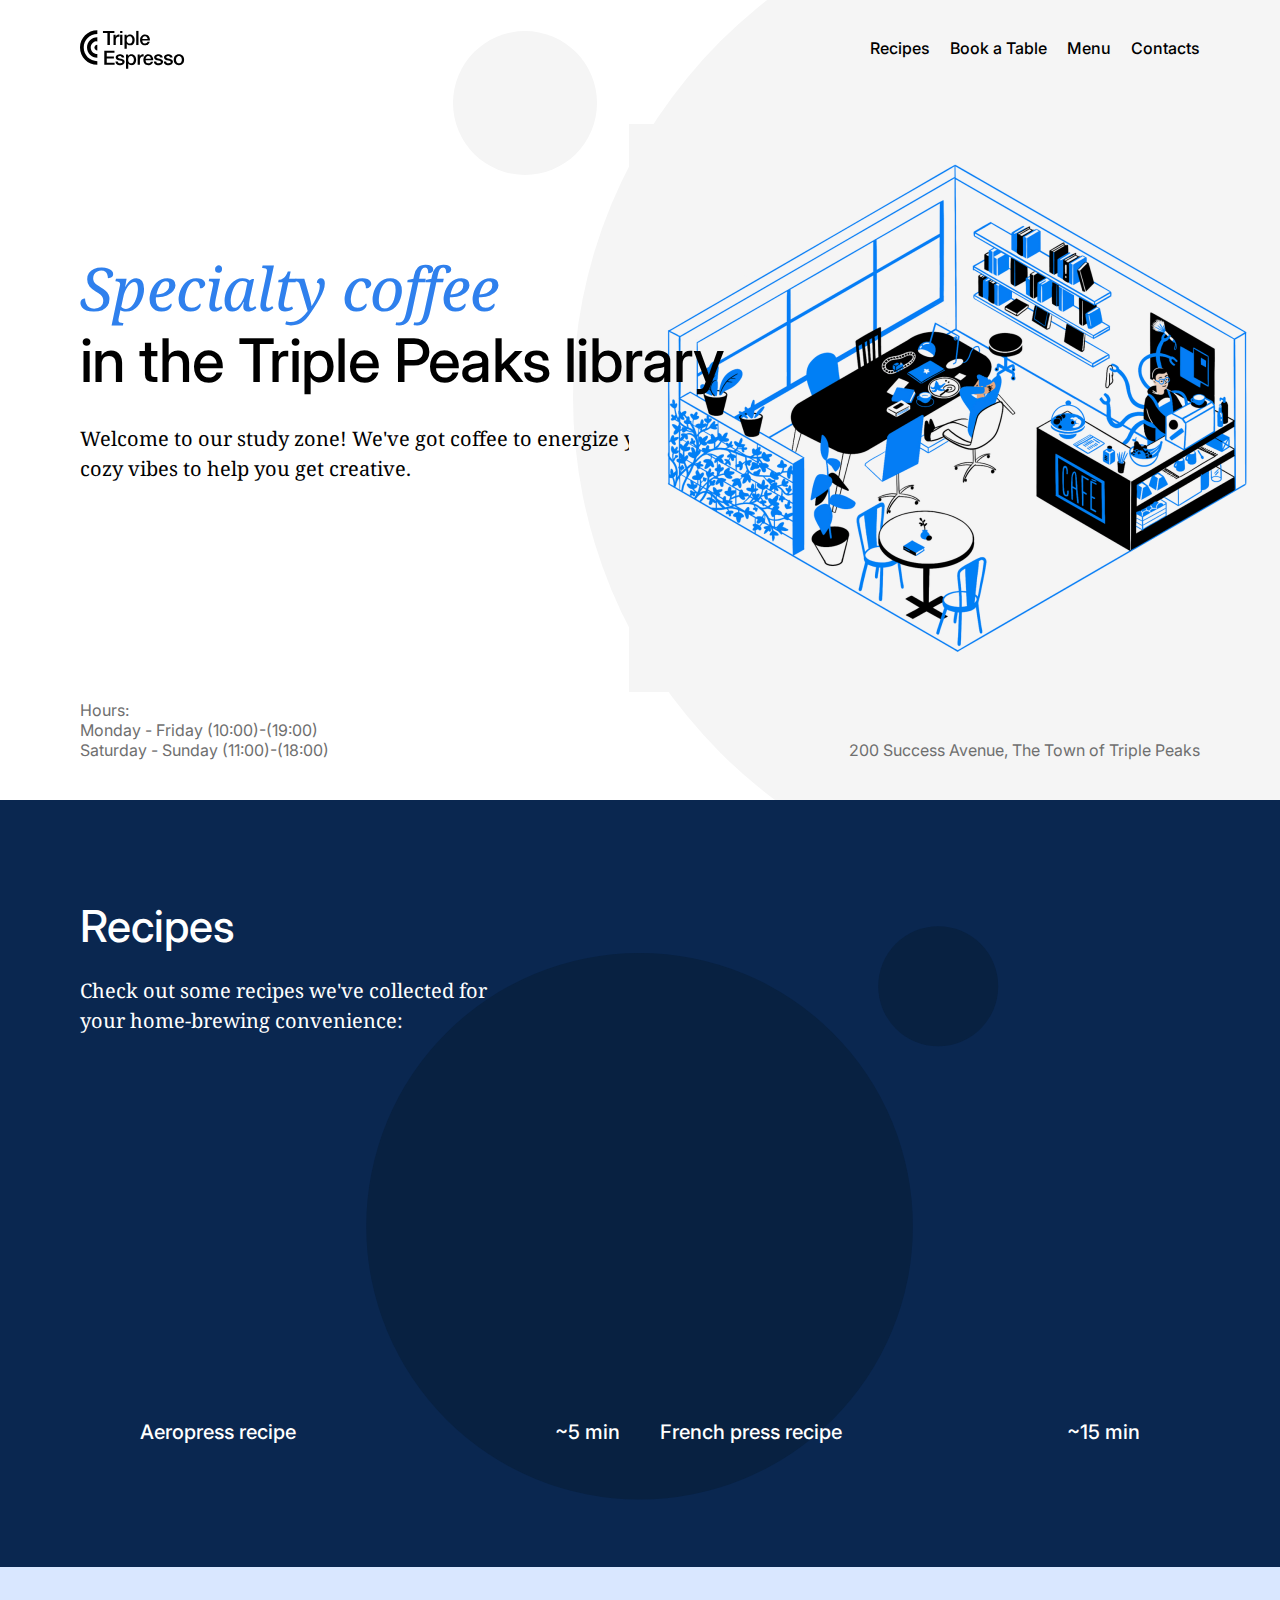
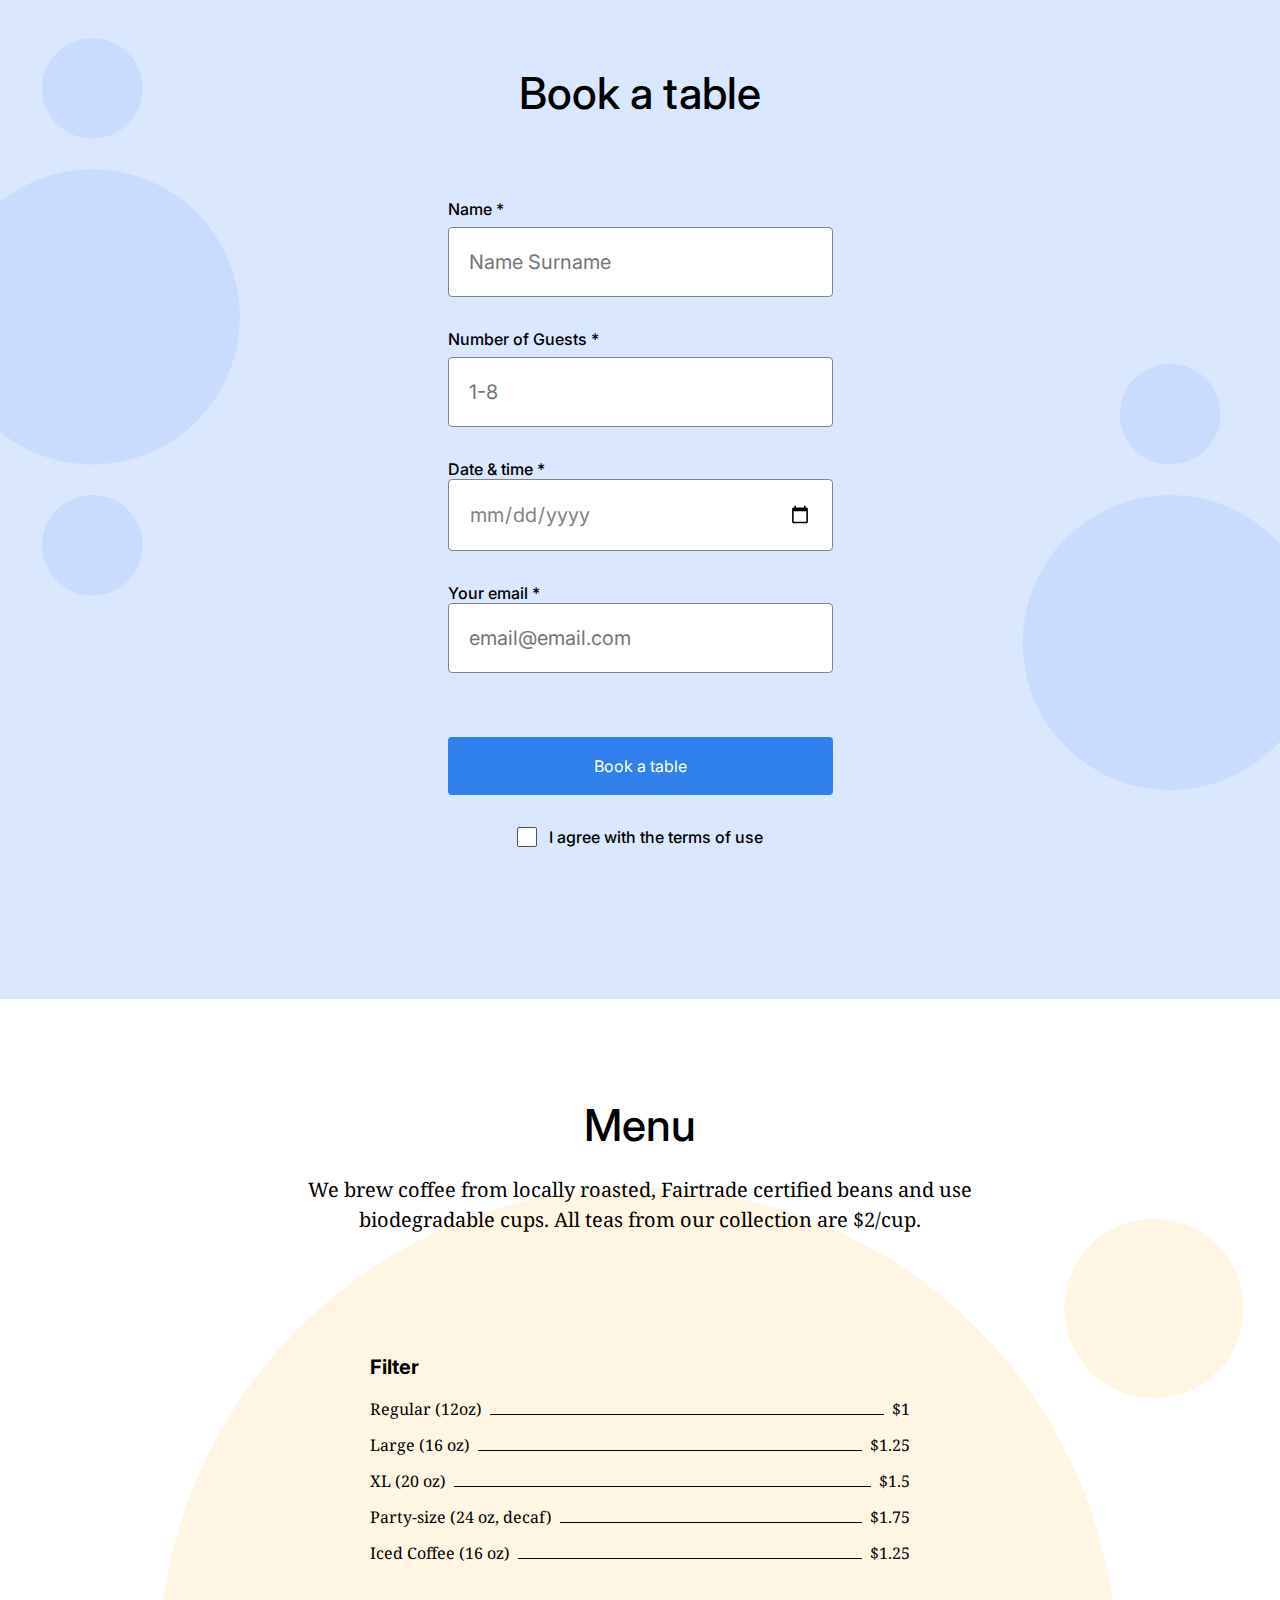
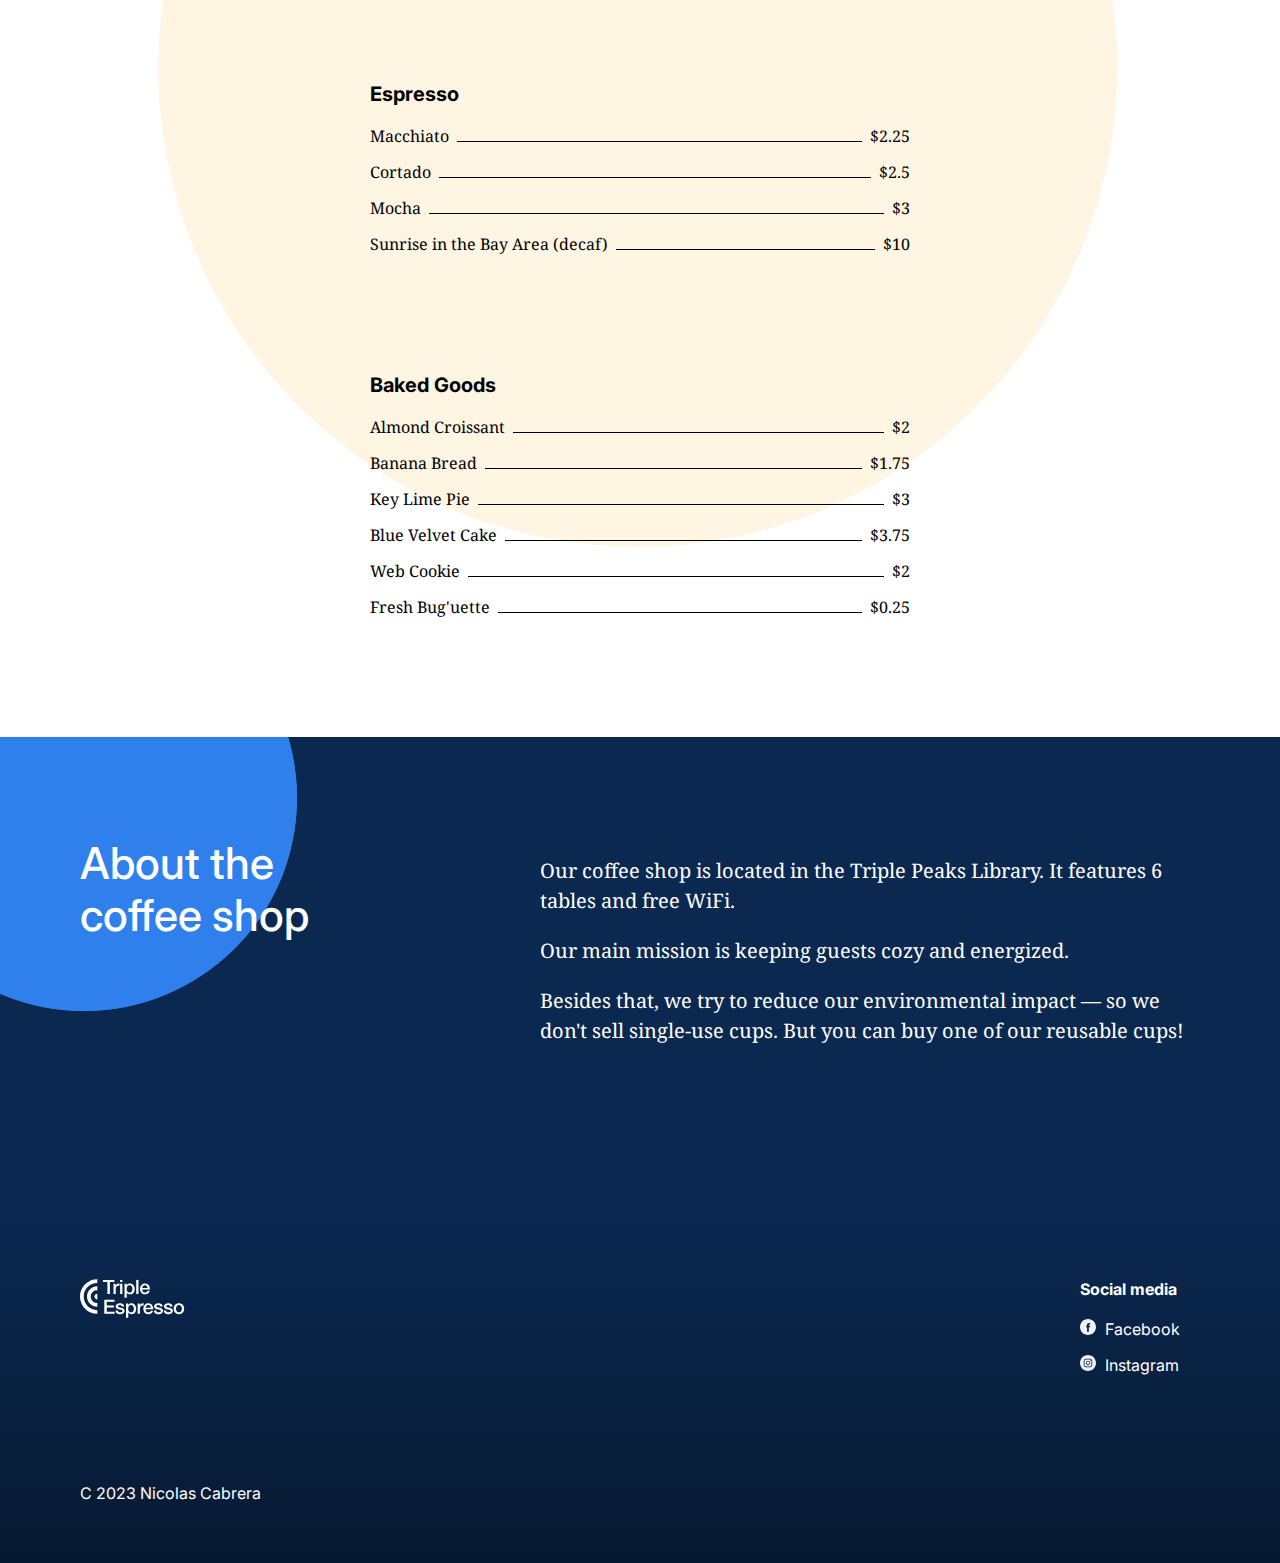
==== commit c95301d6: "errors  fixed final" ====
--- a/index.html
+++ b/index.html
@@ -127,7 +127,7 @@
               <label for="datetime" class="form__label">Date & time *</label>
               <input
                 type="date"
-                class="form__input form__input_date"
+                class="form__input form__input-date"
                 id="datetime"
                 name="datetime"
               />
@@ -141,9 +141,7 @@
               />
             </fieldset>
             <fieldset class="form__fieldset">
-              <button type="submit" class="form__button-submit">
-                Book a table
-              </button>
+              <button type="submit" class="form__button">Book a table</button>
             </fieldset>
             <fieldset class="form__fieldset">
               <label for="terms" class="form__label form__label-checkbox">
@@ -159,7 +157,7 @@
         </section>
 
         <section class="menu" id="menu">
-          <h1 class="menu__title">Menu</h1>
+          <h2 class="menu__title">Menu</h2>
           <p class="menu__subtitle">
             We brew coffee from locally roasted, Fairtrade certified beans and
             use biodegradable cups. All teas from our collection are $2/cup.
@@ -268,7 +266,7 @@
               class="footer__logo"
             />
           </div>
-          <div class="footer__column footer__column_content">
+          <div class="footer__column footer__column-content">
             <h4 class="footer__column-social-heading">Social media</h4>
             <ul class="footer__list">
               <li class="footer__list-item">
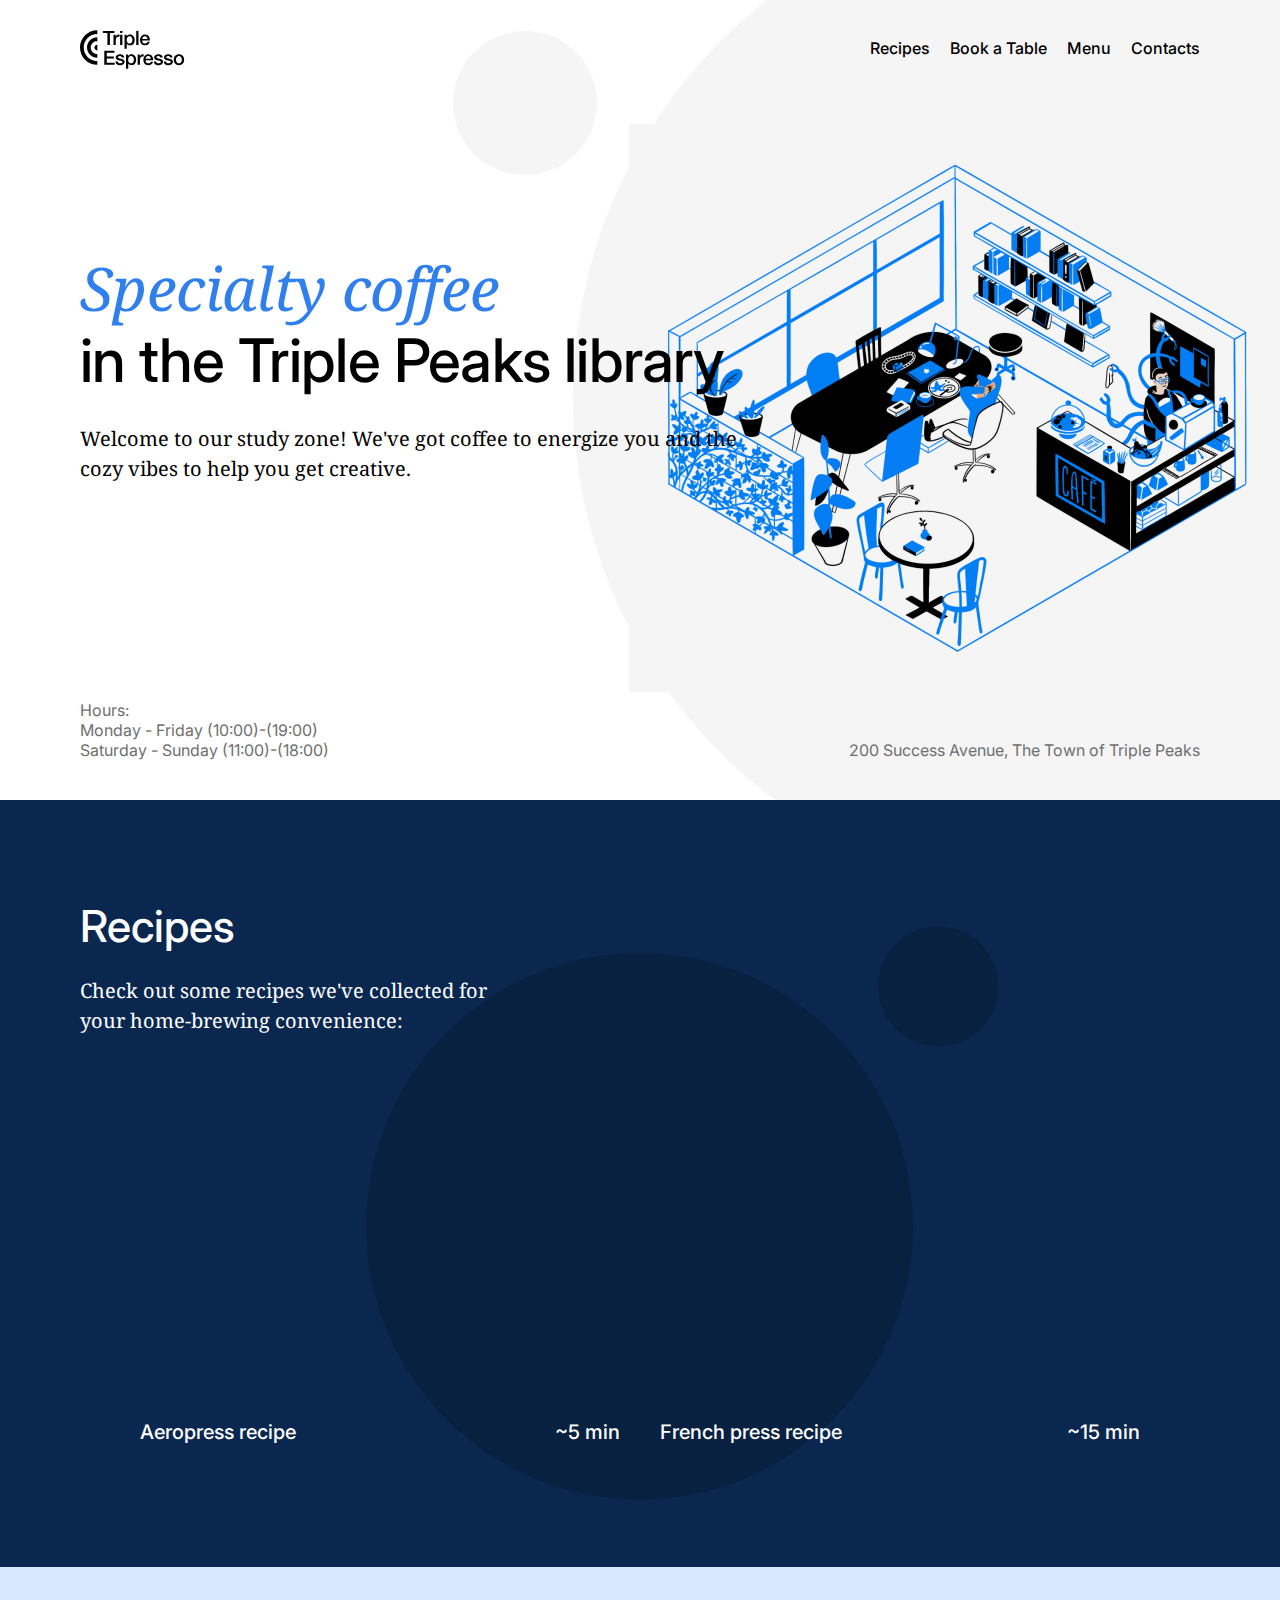
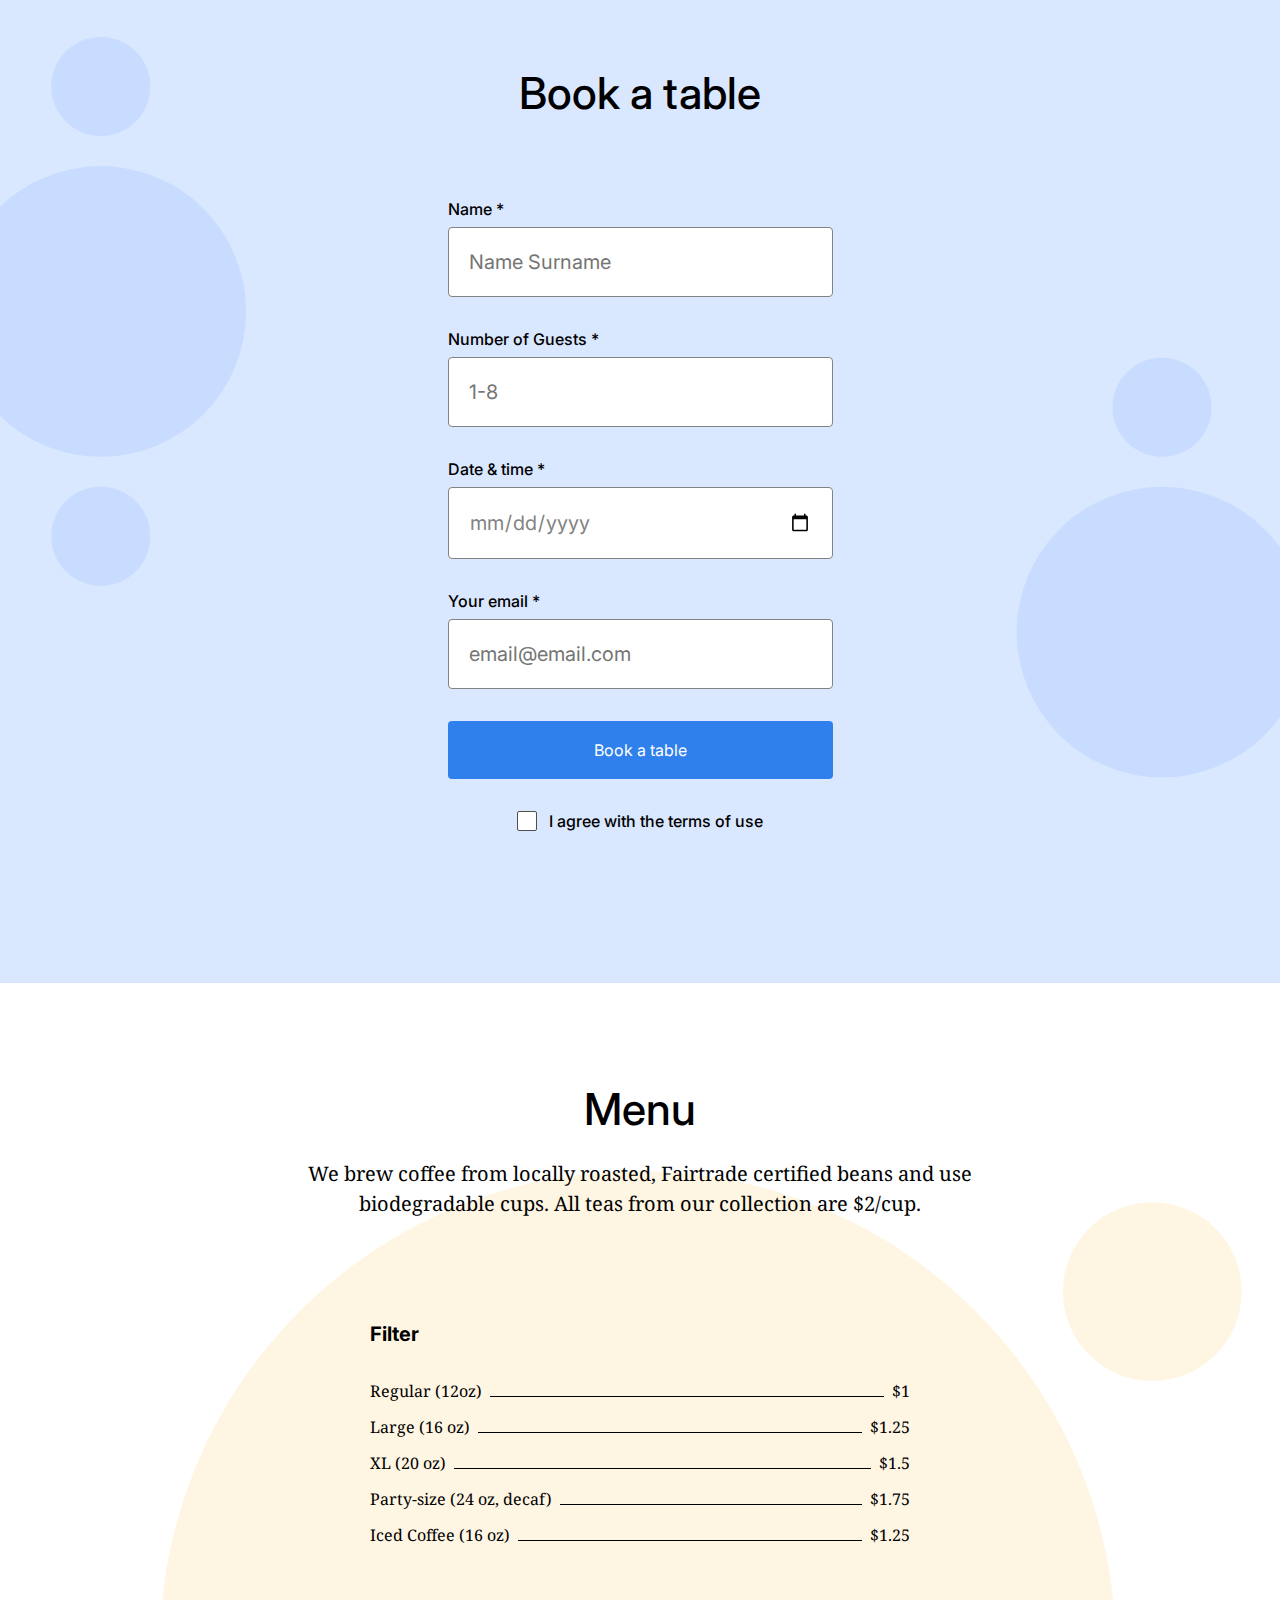
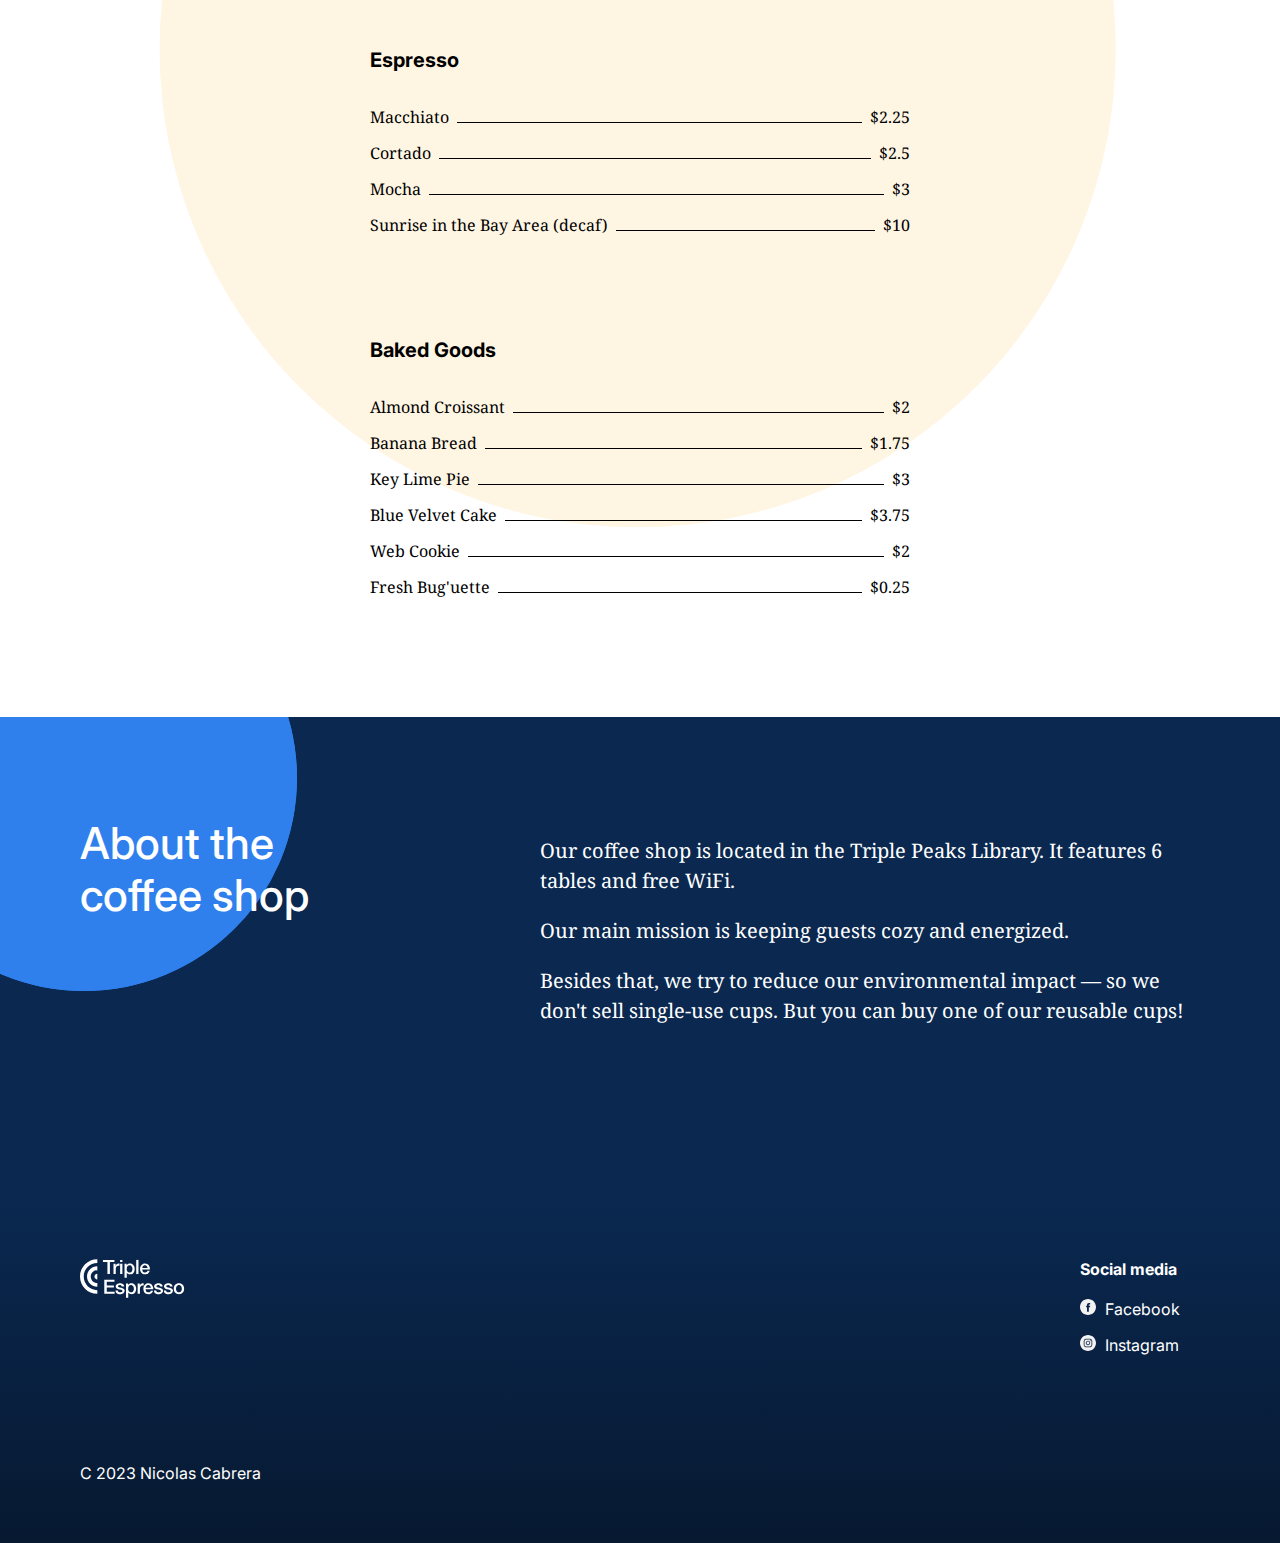
==== commit 32fc3af7: "fixed form and comments" ====
--- a/index.html
+++ b/index.html
@@ -124,35 +124,37 @@
                   placeholder="1-8"
               /></label>
 
-              <label for="datetime" class="form__label">Date & time *</label>
+              <label for="datetime" class="form__label"
+                >Date & time *
+                <input
+                  type="date"
+                  class="form__input form__input-date"
+                  id="datetime"
+                  name="datetime"
+                />
+              </label>
+              <label for="email" class="form__label"
+                >Your email *
+                <input
+                  type="email"
+                  class="form__input"
+                  id="email"
+                  name="email"
+                  placeholder="email@email.com"
+                />
+              </label>
+            </fieldset>
+
+            <button type="submit" class="form__button">Book a table</button>
+
+            <label for="terms" class="form__label form__label_type_checkbox">
               <input
-                type="date"
-                class="form__input form__input-date"
-                id="datetime"
-                name="datetime"
-              />
-              <label for="email" class="form__label">Your email *</label>
-              <input
-                type="email"
-                class="form__input"
-                id="email"
-                name="email"
-                placeholder="email@email.com"
-              />
-            </fieldset>
-            <fieldset class="form__fieldset">
-              <button type="submit" class="form__button">Book a table</button>
-            </fieldset>
-            <fieldset class="form__fieldset">
-              <label for="terms" class="form__label form__label-checkbox">
-                <input
-                  type="checkbox"
-                  class="form__checkbox"
-                  name="terms"
-                  id="terms"
-                />I agree with the terms of use</label
-              >
-            </fieldset>
+                type="checkbox"
+                class="form__checkbox"
+                name="terms"
+                id="terms"
+              />I agree with the terms of use</label
+            >
           </form>
         </section>
 
